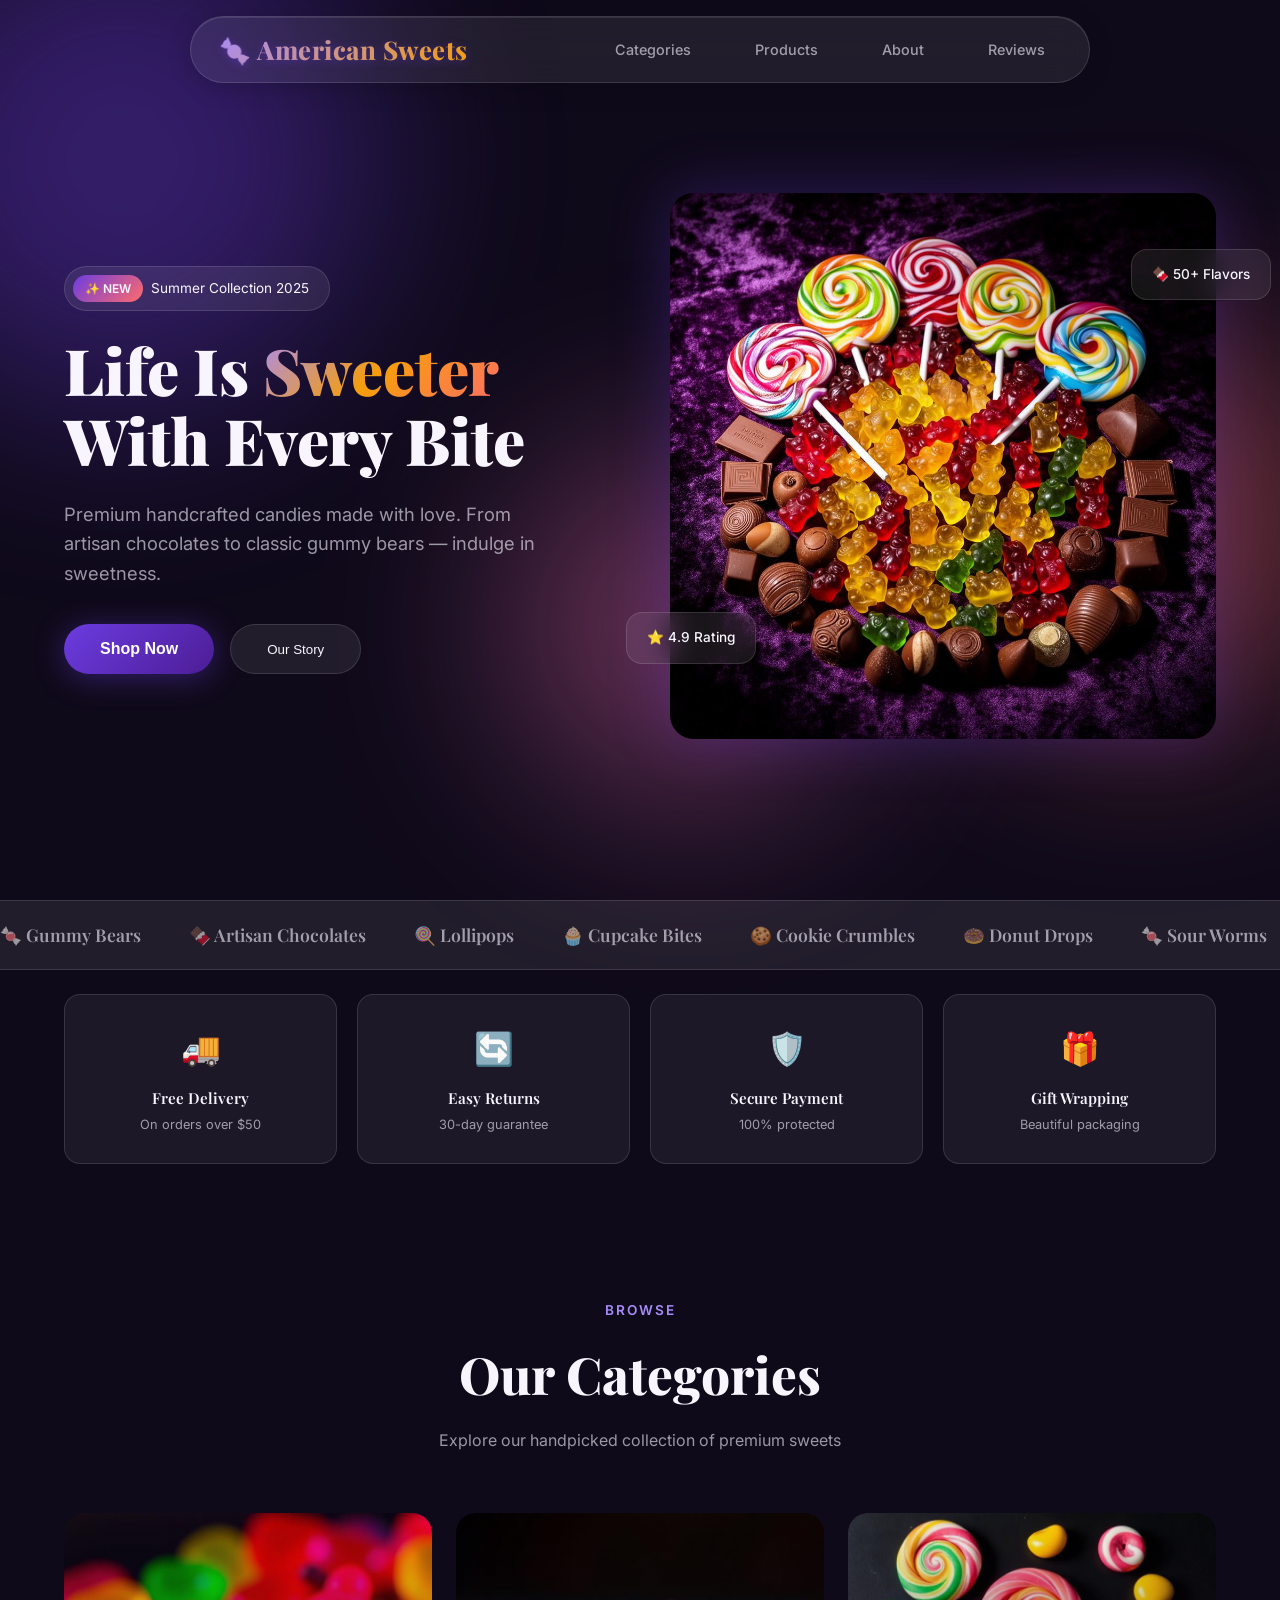
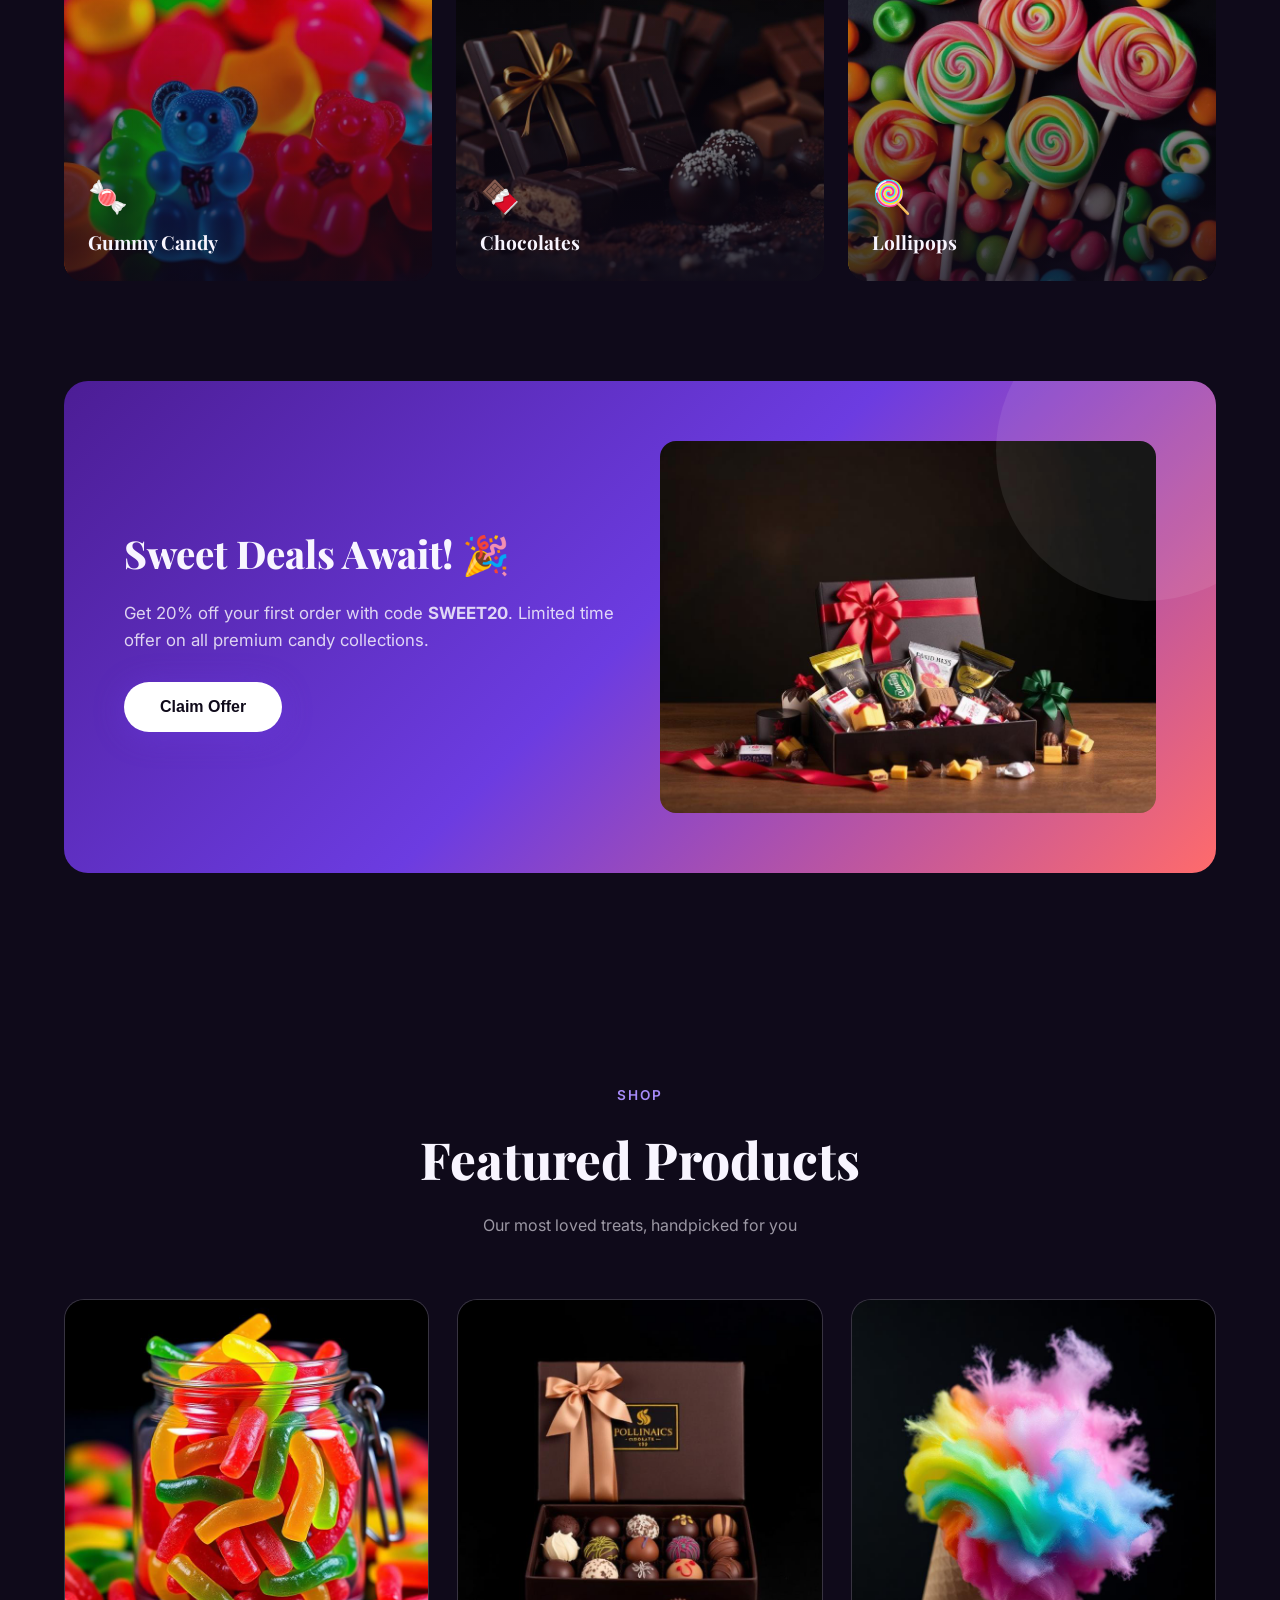
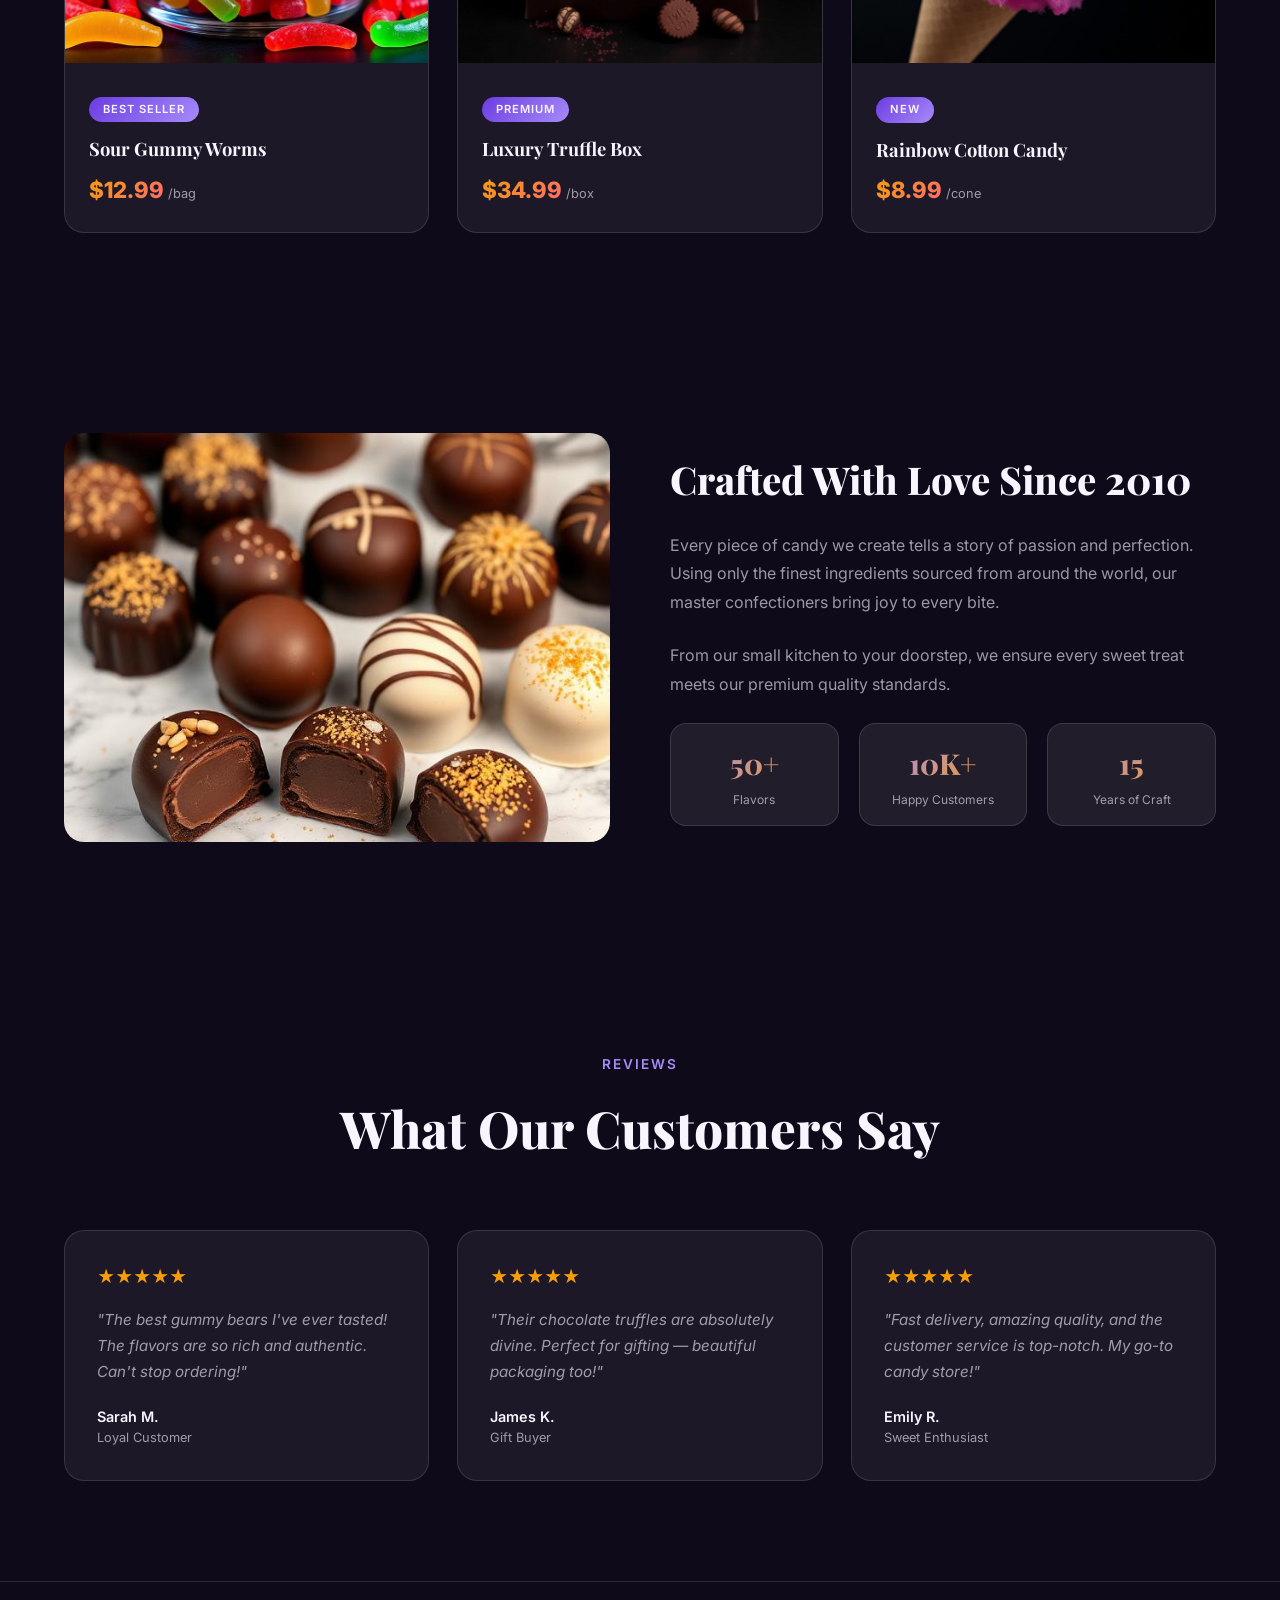
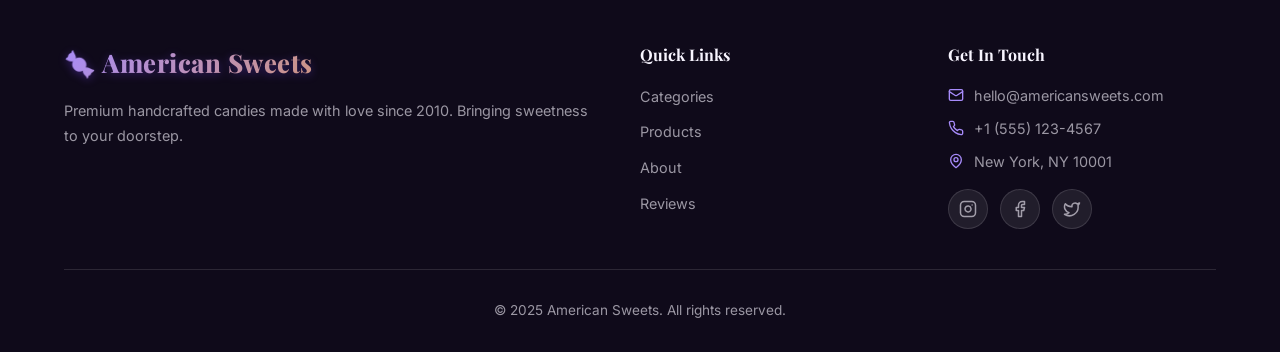
==== index.html @ d8770f6f "Move files from american-sweets-project folder to root" ====
<!DOCTYPE html>
<html lang="en">
<head>
<meta charset="UTF-8">
<meta name="viewport" content="width=device-width, initial-scale=1.0">
<title>American Sweets — Premium Candy & Sweet Treats</title>
<meta name="description" content="Premium handcrafted candies, artisan chocolates, and sweet treats. Free delivery on orders over $50.">
<link href="https://fonts.googleapis.com/css2?family=Playfair+Display:wght@400;600;700;800;900&family=Inter:wght@300;400;500;600&display=swap" rel="stylesheet">
<link rel="stylesheet" href="style.css">
</head>
<body>

<!-- Mesh Background -->
<div class="mesh-bg">
  <div class="mesh-orb"></div>
  <div class="mesh-orb"></div>
  <div class="mesh-orb"></div>
</div>

<!-- Nav -->
<nav id="navbar">
  <div class="container">
    <div class="nav-inner">
      <span class="logo">🍬 American Sweets</span>
      <ul class="nav-links" id="navLinks">
        <li><a href="#categories" onclick="closeMenu()">Categories</a></li>
        <li><a href="#products" onclick="closeMenu()">Products</a></li>
        <li><a href="#about" onclick="closeMenu()">About</a></li>
        <li><a href="#reviews" onclick="closeMenu()">Reviews</a></li>
      </ul>
      <button class="burger" onclick="toggleMenu()">
        <span></span><span></span><span></span>
      </button>
    </div>
  </div>
</nav>

<!-- Hero -->
<section class="hero">
  <div class="container">
    <div class="hero-grid">
      <div>
        <div class="hero-badge">
          <span>✨ NEW</span> Summer Collection 2025
        </div>
        <h1>Life Is <span class="gradient">Sweeter</span><br>With Every Bite</h1>
        <p>Premium handcrafted candies made with love. From artisan chocolates to classic gummy bears — indulge in sweetness.</p>
        <div class="hero-btns">
          <button class="btn-primary">Shop Now</button>
          <button class="btn-ghost">Our Story</button>
        </div>
      </div>
      <div class="hero-img-wrap">
        <div class="hero-img-3d" id="hero3d">
          <!-- ✏️ Change hero image: replace assets/hero-candy.jpg -->
          <img src="assets/hero-candy.jpg" alt="Premium candy assortment" class="hero-img">
        </div>
        <div class="hero-float">🍫 50+ Flavors</div>
        <div class="hero-float">⭐ 4.9 Rating</div>
      </div>
    </div>
  </div>
</section>

<!-- Marquee -->
<div class="marquee">
  <div class="marquee-track">
    <span>🍬 Gummy Bears</span><span>🍫 Artisan Chocolates</span><span>🍭 Lollipops</span><span>🧁 Cupcake Bites</span>
    <span>🍪 Cookie Crumbles</span><span>🍩 Donut Drops</span><span>🍬 Sour Worms</span><span>🍫 Truffles</span>
    <span>🍬 Gummy Bears</span><span>🍫 Artisan Chocolates</span><span>🍭 Lollipops</span><span>🧁 Cupcake Bites</span>
    <span>🍪 Cookie Crumbles</span><span>🍩 Donut Drops</span><span>🍬 Sour Worms</span><span>🍫 Truffles</span>
  </div>
</div>

<!-- Promo -->
<section class="promo">
  <div class="container">
    <div class="promo-grid">
      <div class="promo-card"><div class="icon">🚚</div><h4>Free Delivery</h4><p>On orders over $50</p></div>
      <div class="promo-card"><div class="icon">🔄</div><h4>Easy Returns</h4><p>30-day guarantee</p></div>
      <div class="promo-card"><div class="icon">🛡️</div><h4>Secure Payment</h4><p>100% protected</p></div>
      <div class="promo-card"><div class="icon">🎁</div><h4>Gift Wrapping</h4><p>Beautiful packaging</p></div>
    </div>
  </div>
</section>

<!-- Categories -->
<section id="categories" class="section">
  <div class="container">
    <div class="section-head">
      <p class="tag">Browse</p>
      <h2>Our Categories</h2>
      <p>Explore our handpicked collection of premium sweets</p>
    </div>
    <div class="cat-grid">
      <!-- ✏️ Change category images: replace files in assets/ folder -->
      <div class="cat-card"><img src="assets/cat-gummies.jpg" alt="Gummy Candy" loading="lazy"><div class="overlay"><span class="emoji">🍬</span><h3>Gummy Candy</h3></div></div>
      <div class="cat-card"><img src="assets/cat-chocolate.jpg" alt="Chocolates" loading="lazy"><div class="overlay"><span class="emoji">🍫</span><h3>Chocolates</h3></div></div>
      <div class="cat-card"><img src="assets/cat-lollipops.jpg" alt="Lollipops" loading="lazy"><div class="overlay"><span class="emoji">🍭</span><h3>Lollipops</h3></div></div>
    </div>
  </div>
</section>

<!-- Banner -->
<section class="banner">
  <div class="container">
    <div class="banner-inner">
      <div style="position:relative;z-index:1">
        <h2>Sweet Deals Await! 🎉</h2>
        <p>Get 20% off your first order with code <strong>SWEET20</strong>. Limited time offer on all premium candy collections.</p>
        <button class="btn-primary" style="background:#fff;color:#0F0A1A">Claim Offer</button>
      </div>
      <!-- ✏️ Change banner image: replace assets/banner-candy.jpg -->
      <img src="assets/banner-candy.jpg" alt="Premium candy gift box" loading="lazy">
    </div>
  </div>
</section>

<!-- Products -->
<section id="products" class="section">
  <div class="container">
    <div class="section-head">
      <p class="tag">Shop</p>
      <h2>Featured Products</h2>
      <p>Our most loved treats, handpicked for you</p>
    </div>
    <div class="prod-grid">
      <!-- ✏️ Change product images: replace files in assets/ folder -->
      <div class="prod-card"><img src="assets/prod-sour-worms.jpg" alt="Sour Gummy Worms" loading="lazy"><div class="info"><span class="badge">Best Seller</span><h3>Sour Gummy Worms</h3><span class="price">$12.99</span><span class="unit">/bag</span></div></div>
      <div class="prod-card"><img src="assets/prod-truffles.jpg" alt="Luxury Truffle Box" loading="lazy"><div class="info"><span class="badge">Premium</span><h3>Luxury Truffle Box</h3><span class="price">$34.99</span><span class="unit">/box</span></div></div>
      <div class="prod-card"><img src="assets/prod-cotton-candy.jpg" alt="Rainbow Cotton Candy" loading="lazy"><div class="info"><span class="badge">New</span><h3>Rainbow Cotton Candy</h3><span class="price">$8.99</span><span class="unit">/cone</span></div></div>
    </div>
  </div>
</section>

<!-- About -->
<section id="about" class="section">
  <div class="container">
    <div class="about-grid">
      <!-- ✏️ Change about image: replace assets/about-candy.jpg -->
      <img src="assets/about-candy.jpg" alt="Candy workshop" loading="lazy">
      <div>
        <h2>Crafted With Love Since 2010</h2>
        <p>Every piece of candy we create tells a story of passion and perfection. Using only the finest ingredients sourced from around the world, our master confectioners bring joy to every bite.</p>
        <p>From our small kitchen to your doorstep, we ensure every sweet treat meets our premium quality standards.</p>
        <div class="stats">
          <div class="stat"><div class="num">50+</div><div class="label">Flavors</div></div>
          <div class="stat"><div class="num">10K+</div><div class="label">Happy Customers</div></div>
          <div class="stat"><div class="num">15</div><div class="label">Years of Craft</div></div>
        </div>
      </div>
    </div>
  </div>
</section>

<!-- Testimonials -->
<section id="reviews" class="section">
  <div class="container">
    <div class="section-head">
      <p class="tag">Reviews</p>
      <h2>What Our Customers Say</h2>
    </div>
    <div class="test-grid">
      <div class="test-card"><div class="stars">★★★★★</div><blockquote>"The best gummy bears I've ever tasted! The flavors are so rich and authentic. Can't stop ordering!"</blockquote><p class="author">Sarah M.</p><p class="role">Loyal Customer</p></div>
      <div class="test-card"><div class="stars">★★★★★</div><blockquote>"Their chocolate truffles are absolutely divine. Perfect for gifting — beautiful packaging too!"</blockquote><p class="author">James K.</p><p class="role">Gift Buyer</p></div>
      <div class="test-card"><div class="stars">★★★★★</div><blockquote>"Fast delivery, amazing quality, and the customer service is top-notch. My go-to candy store!"</blockquote><p class="author">Emily R.</p><p class="role">Sweet Enthusiast</p></div>
    </div>
  </div>
</section>

<!-- Footer -->
<footer>
  <div class="container">
    <div class="footer-grid">
      <div>
        <span class="logo" style="display:block;margin-bottom:16px">🍬 American Sweets</span>
        <p style="color:var(--text-muted);font-size:0.9rem;line-height:1.7">Premium handcrafted candies made with love since 2010. Bringing sweetness to your doorstep.</p>
      </div>
      <div>
        <h4>Quick Links</h4>
        <ul>
          <li><a href="#categories">Categories</a></li>
          <li><a href="#products">Products</a></li>
          <li><a href="#about">About</a></li>
          <li><a href="#reviews">Reviews</a></li>
        </ul>
      </div>
      <div>
        <h4>Get In Touch</h4>
        <div class="contact-item">
          <svg xmlns="http://www.w3.org/2000/svg" viewBox="0 0 24 24" fill="none" stroke="currentColor" stroke-width="2" stroke-linecap="round" stroke-linejoin="round"><rect width="20" height="16" x="2" y="4" rx="2"/><path d="m22 7-8.97 5.7a1.94 1.94 0 0 1-2.06 0L2 7"/></svg>
          hello@americansweets.com
        </div>
        <div class="contact-item">
          <svg xmlns="http://www.w3.org/2000/svg" viewBox="0 0 24 24" fill="none" stroke="currentColor" stroke-width="2" stroke-linecap="round" stroke-linejoin="round"><path d="M22 16.92v3a2 2 0 0 1-2.18 2 19.79 19.79 0 0 1-8.63-3.07 19.5 19.5 0 0 1-6-6 19.79 19.79 0 0 1-3.07-8.67A2 2 0 0 1 4.11 2h3a2 2 0 0 1 2 1.72 12.84 12.84 0 0 0 .7 2.81 2 2 0 0 1-.45 2.11L8.09 9.91a16 16 0 0 0 6 6l1.27-1.27a2 2 0 0 1 2.11-.45 12.84 12.84 0 0 0 2.81.7A2 2 0 0 1 22 16.92z"/></svg>
          +1 (555) 123-4567
        </div>
        <div class="contact-item">
          <svg xmlns="http://www.w3.org/2000/svg" viewBox="0 0 24 24" fill="none" stroke="currentColor" stroke-width="2" stroke-linecap="round" stroke-linejoin="round"><path d="M20 10c0 6-8 12-8 12s-8-6-8-12a8 8 0 0 1 16 0Z"/><circle cx="12" cy="10" r="3"/></svg>
          New York, NY 10001
        </div>
        <div class="social-links">
          <a href="#" class="social-link"><svg xmlns="http://www.w3.org/2000/svg" viewBox="0 0 24 24" fill="none" stroke="currentColor" stroke-width="2" stroke-linecap="round" stroke-linejoin="round"><rect width="20" height="20" x="2" y="2" rx="5" ry="5"/><path d="M16 11.37A4 4 0 1 1 12.63 8 4 4 0 0 1 16 11.37z"/><line x1="17.5" x2="17.51" y1="6.5" y2="6.5"/></svg></a>
          <a href="#" class="social-link"><svg xmlns="http://www.w3.org/2000/svg" viewBox="0 0 24 24" fill="none" stroke="currentColor" stroke-width="2" stroke-linecap="round" stroke-linejoin="round"><path d="M18 2h-3a5 5 0 0 0-5 5v3H7v4h3v8h4v-8h3l1-4h-4V7a1 1 0 0 1 1-1h3z"/></svg></a>
          <a href="#" class="social-link"><svg xmlns="http://www.w3.org/2000/svg" viewBox="0 0 24 24" fill="none" stroke="currentColor" stroke-width="2" stroke-linecap="round" stroke-linejoin="round"><path d="M22 4s-.7 2.1-2 3.4c1.6 10-9.4 17.3-18 11.6 2.2.1 4.4-.6 6-2C3 15.5.5 9.6 3 5c2.2 2.6 5.6 4.1 9 4-.9-4.2 4-6.6 7-3.8 1.1 0 3-1.2 3-1.2z"/></svg></a>
        </div>
      </div>
    </div>
    <div class="footer-bottom">© 2025 American Sweets. All rights reserved.</div>
  </div>
</footer>

<script src="script.js"></script>
</body>
</html>
---- style.css ----
*,*::before,*::after{box-sizing:border-box;margin:0;padding:0}
:root{
  --primary:#6C3CE1;--primary-light:#A78BFA;--primary-dark:#4C1D95;
  --accent:#F59E0B;--accent-light:#FCD34D;
  --coral:#FF6B6B;--mint:#6EE7B7;--pink:#F472B6;
  --bg:#0F0A1A;--bg-card:rgba(255,255,255,0.06);
  --glass:rgba(255,255,255,0.08);--glass-border:rgba(255,255,255,0.12);
  --text:#F8F5FF;--text-muted:rgba(248,245,255,0.6);
  --shadow-glow:0 0 60px rgba(108,60,225,0.3);
  --radius:16px;
}
body{font-family:'Inter',sans-serif;background:var(--bg);color:var(--text);overflow-x:hidden;line-height:1.6}
h1,h2,h3,h4{font-family:'Playfair Display',serif}
a{text-decoration:none;color:inherit}
.container{max-width:1200px;margin:0 auto;padding:0 24px}

/* Mesh BG */
.mesh-bg{position:fixed;top:0;left:0;width:100%;height:100%;z-index:-1;pointer-events:none}
.mesh-orb{position:absolute;border-radius:50%;filter:blur(100px);opacity:0.4;animation:floatOrb 20s ease-in-out infinite}
.mesh-orb:nth-child(1){width:500px;height:500px;background:var(--primary);top:-10%;left:-10%;animation-delay:0s}
.mesh-orb:nth-child(2){width:400px;height:400px;background:var(--coral);bottom:20%;right:-5%;animation-delay:-7s}
.mesh-orb:nth-child(3){width:350px;height:350px;background:var(--pink);top:50%;left:40%;animation-delay:-14s}
@keyframes floatOrb{0%,100%{transform:translate(0,0) scale(1)}25%{transform:translate(30px,-50px) scale(1.1)}50%{transform:translate(-20px,40px) scale(0.9)}75%{transform:translate(40px,20px) scale(1.05)}}

/* NAV */
nav{position:fixed;top:0;left:0;right:0;z-index:100;padding:16px 0;transition:all .4s}
nav.scrolled{background:rgba(15,10,26,0.7);backdrop-filter:blur(24px);padding:10px 0}
nav.scrolled .nav-inner{box-shadow:0 8px 32px rgba(108,60,225,0.3),0 2px 8px rgba(0,0,0,0.4),inset 0 1px 0 rgba(255,255,255,0.15);border-color:rgba(108,60,225,0.3)}
.nav-inner{display:flex;align-items:center;justify-content:space-between;max-width:900px;margin:0 auto;background:var(--glass);backdrop-filter:blur(16px);border:1px solid var(--glass-border);border-radius:60px;padding:12px 28px;box-shadow:0 4px 24px rgba(0,0,0,0.2),inset 0 1px 0 rgba(255,255,255,0.1)}
nav::after{content:'';position:absolute;bottom:-4px;left:50%;transform:translateX(-50%);width:60%;height:8px;background:linear-gradient(90deg,transparent,var(--primary),transparent);filter:blur(8px);opacity:0;transition:opacity .4s}
nav.scrolled::after{opacity:1}
.logo{font-family:'Playfair Display',serif;font-size:1.6rem;font-weight:800;background:linear-gradient(135deg,var(--primary-light),var(--accent));-webkit-background-clip:text;-webkit-text-fill-color:transparent;filter:drop-shadow(0 2px 4px rgba(108,60,225,0.4));letter-spacing:0.5px}
.nav-links{display:flex;gap:32px;list-style:none}
.nav-links a{font-size:0.9rem;font-weight:500;color:var(--text-muted);transition:all .3s;padding:6px 16px;border-radius:50px}
.nav-links a:hover{color:var(--text);background:rgba(108,60,225,0.2);box-shadow:0 0 12px rgba(108,60,225,0.3)}
.burger{display:none;flex-direction:column;gap:5px;cursor:pointer;background:none;border:none;padding:4px}
.burger span{width:24px;height:2px;background:var(--text);border-radius:2px;transition:all .3s}
@media(max-width:768px){
  .burger{display:flex}
  .nav-links{position:fixed;top:0;left:0;right:0;bottom:0;background:rgba(15,10,26,0.97);backdrop-filter:blur(20px);flex-direction:column;align-items:center;justify-content:center;gap:40px;opacity:0;pointer-events:none;transition:opacity .4s}
  .nav-links.open{opacity:1;pointer-events:all}
  .nav-links a{font-size:1.4rem}
}

/* HERO */
.hero{min-height:100vh;display:flex;align-items:center;padding:120px 0 80px;position:relative}
.hero-grid{display:grid;grid-template-columns:1fr 1fr;gap:60px;align-items:center}
.hero-badge{display:inline-flex;align-items:center;gap:8px;background:var(--glass);border:1px solid var(--glass-border);border-radius:50px;padding:8px 20px 8px 8px;font-size:0.85rem;margin-bottom:24px}
.hero-badge span{background:linear-gradient(135deg,var(--primary),var(--coral));border-radius:50px;padding:4px 12px;font-size:0.75rem;font-weight:600}
.hero h1{font-size:clamp(2.5rem,5vw,4.5rem);font-weight:900;line-height:1.1;margin-bottom:24px}
.hero h1 .gradient{background:linear-gradient(135deg,var(--primary-light),var(--accent),var(--coral));-webkit-background-clip:text;-webkit-text-fill-color:transparent}
.hero p{font-size:1.15rem;color:var(--text-muted);max-width:480px;margin-bottom:36px}
.hero-btns{display:flex;gap:16px;flex-wrap:wrap}
.btn-primary{background:linear-gradient(135deg,var(--primary),var(--primary-dark));color:#fff;padding:16px 36px;border-radius:50px;font-weight:600;font-size:1rem;border:none;cursor:pointer;transition:all .3s;box-shadow:0 4px 30px rgba(108,60,225,0.4)}
.btn-primary:hover{transform:translateY(-2px);box-shadow:0 8px 40px rgba(108,60,225,0.5)}
.btn-ghost{background:var(--glass);border:1px solid var(--glass-border);color:var(--text);padding:16px 36px;border-radius:50px;font-weight:500;cursor:pointer;transition:all .3s}
.btn-ghost:hover{background:rgba(255,255,255,0.12)}
.hero-img-wrap{position:relative;perspective:1000px}
.hero-img-3d{transform-style:preserve-3d;transition:transform 0.3s ease-out}
.hero-img{width:100%;border-radius:24px;box-shadow:var(--shadow-glow);aspect-ratio:1;object-fit:cover}
.hero-float{position:absolute;background:var(--glass);backdrop-filter:blur(16px);border:1px solid var(--glass-border);border-radius:16px;padding:14px 20px;font-size:0.85rem;font-weight:500;animation:floatCard 6s ease-in-out infinite}
.hero-float:nth-child(2){top:10%;right:-10%;animation-delay:-2s}
.hero-float:nth-child(3){bottom:15%;left:-8%;animation-delay:-4s}
@keyframes floatCard{0%,100%{transform:translateY(0)}50%{transform:translateY(-12px)}}
@media(max-width:768px){.hero-grid{grid-template-columns:1fr;text-align:center}.hero p{margin:0 auto 36px}.hero-btns{justify-content:center}.hero-img-wrap{max-width:400px;margin:0 auto}.hero-float{display:none}}

/* MARQUEE */
.marquee{padding:20px 0;border-top:1px solid var(--glass-border);border-bottom:1px solid var(--glass-border);overflow:hidden;background:var(--glass)}
.marquee-track{display:flex;gap:48px;animation:scroll 25s linear infinite;width:max-content}
.marquee-track span{font-family:'Playfair Display',serif;font-size:1.1rem;font-weight:600;white-space:nowrap;color:var(--text-muted)}
@keyframes scroll{0%{transform:translateX(0)}100%{transform:translateX(-50%)}}

/* PROMO */
.promo{padding:24px 0}
.promo-grid{display:grid;grid-template-columns:repeat(4,1fr);gap:20px}
.promo-card{background:var(--bg-card);border:1px solid var(--glass-border);border-radius:var(--radius);padding:28px;text-align:center;transition:all .3s}
.promo-card:hover{background:var(--glass);transform:translateY(-4px)}
.promo-card .icon{font-size:2rem;margin-bottom:12px}
.promo-card h4{font-size:0.95rem;font-weight:600;margin-bottom:4px}
.promo-card p{font-size:0.8rem;color:var(--text-muted)}
@media(max-width:768px){.promo-grid{grid-template-columns:repeat(2,1fr)}}

/* SECTIONS */
.section{padding:100px 0}
.section-head{text-align:center;margin-bottom:60px}
.section-head .tag{font-size:0.85rem;font-weight:600;color:var(--primary-light);text-transform:uppercase;letter-spacing:2px;margin-bottom:12px}
.section-head h2{font-size:clamp(2rem,4vw,3.2rem);font-weight:800}
.section-head p{color:var(--text-muted);margin-top:12px;max-width:500px;margin-left:auto;margin-right:auto}

/* CATEGORIES */
.cat-grid{display:grid;grid-template-columns:repeat(3,1fr);gap:24px}
.cat-card{position:relative;border-radius:20px;overflow:hidden;aspect-ratio:1;cursor:pointer}
.cat-card img{width:100%;height:100%;object-fit:cover;transition:transform .6s}
.cat-card:hover img{transform:scale(1.1)}
.cat-card .overlay{position:absolute;inset:0;background:linear-gradient(to top,rgba(15,10,26,0.8),transparent);display:flex;flex-direction:column;justify-content:flex-end;padding:24px}
.cat-card .overlay .emoji{font-size:2rem;margin-bottom:4px}
.cat-card .overlay h3{font-size:1.2rem;font-weight:700}
@media(max-width:768px){.cat-grid{grid-template-columns:repeat(2,1fr)}}

/* BANNER */
.banner{padding:0 0 100px}
.banner-inner{background:linear-gradient(135deg,var(--primary-dark),var(--primary),var(--coral));border-radius:24px;padding:60px;display:grid;grid-template-columns:1fr 1fr;gap:40px;align-items:center;position:relative;overflow:hidden}
.banner-inner::before{content:'';position:absolute;width:300px;height:300px;background:rgba(255,255,255,0.08);border-radius:50%;top:-80px;right:-80px}
.banner h2{font-size:clamp(1.8rem,3vw,2.8rem);font-weight:800;margin-bottom:16px}
.banner p{color:rgba(255,255,255,0.8);margin-bottom:28px;font-size:1.05rem}
.banner img{width:100%;border-radius:16px;object-fit:cover;aspect-ratio:4/3}
@media(max-width:768px){.banner-inner{grid-template-columns:1fr;text-align:center;padding:40px 24px}}

/* PRODUCTS */
.prod-grid{display:grid;grid-template-columns:repeat(3,1fr);gap:28px}
.prod-card{background:var(--bg-card);border:1px solid var(--glass-border);border-radius:20px;overflow:hidden;transition:all .4s}
.prod-card:hover{transform:translateY(-6px);box-shadow:var(--shadow-glow)}
.prod-card img{width:100%;aspect-ratio:1;object-fit:cover}
.prod-card .info{padding:24px}
.prod-card .badge{display:inline-block;background:linear-gradient(135deg,var(--primary),var(--primary-light));padding:4px 14px;border-radius:50px;font-size:0.7rem;font-weight:600;text-transform:uppercase;letter-spacing:1px;margin-bottom:12px}
.prod-card h3{font-size:1.15rem;font-weight:700;margin-bottom:8px}
.prod-card .price{font-size:1.4rem;font-weight:800;background:linear-gradient(135deg,var(--accent),var(--coral));-webkit-background-clip:text;-webkit-text-fill-color:transparent}
.prod-card .unit{font-size:0.8rem;color:var(--text-muted);margin-left:4px;-webkit-text-fill-color:var(--text-muted)}
@media(max-width:768px){.prod-grid{grid-template-columns:repeat(2,1fr);gap:16px}}
@media(max-width:480px){.prod-grid{grid-template-columns:1fr}}

/* ABOUT */
.about-grid{display:grid;grid-template-columns:1fr 1fr;gap:60px;align-items:center}
.about-grid img{width:100%;border-radius:20px;object-fit:cover;aspect-ratio:4/3}
.about-grid h2{font-size:clamp(1.8rem,3vw,2.8rem);font-weight:800;margin-bottom:20px}
.about-grid p{color:var(--text-muted);line-height:1.8;margin-bottom:24px}
.stats{display:grid;grid-template-columns:repeat(3,1fr);gap:20px}
.stat{text-align:center;padding:16px;background:var(--glass);border:1px solid var(--glass-border);border-radius:var(--radius)}
.stat .num{font-family:'Playfair Display',serif;font-size:1.8rem;font-weight:800;background:linear-gradient(135deg,var(--primary-light),var(--accent));-webkit-background-clip:text;-webkit-text-fill-color:transparent}
.stat .label{font-size:0.75rem;color:var(--text-muted);margin-top:4px}
@media(max-width:768px){.about-grid{grid-template-columns:1fr}.about-grid img{max-width:400px;margin:0 auto}}

/* TESTIMONIALS */
.test-grid{display:grid;grid-template-columns:repeat(3,1fr);gap:28px}
.test-card{background:var(--bg-card);border:1px solid var(--glass-border);border-radius:20px;padding:32px;transition:all .3s}
.test-card:hover{background:var(--glass)}
.test-card .stars{color:var(--accent);font-size:1.1rem;margin-bottom:16px}
.test-card blockquote{color:var(--text-muted);font-size:0.95rem;line-height:1.7;margin-bottom:20px;font-style:italic}
.test-card .author{font-weight:600;font-size:0.9rem}
.test-card .role{font-size:0.8rem;color:var(--text-muted)}
@media(max-width:768px){.test-grid{grid-template-columns:1fr}}

/* FOOTER */
footer{padding:60px 0 30px;border-top:1px solid var(--glass-border)}
.footer-grid{display:grid;grid-template-columns:2fr 1fr 1fr;gap:40px;margin-bottom:40px}
.footer-grid h4{font-family:'Playfair Display',serif;font-size:1rem;font-weight:700;margin-bottom:16px}
.footer-grid ul{list-style:none}
.footer-grid li{margin-bottom:10px}
.footer-grid a{color:var(--text-muted);font-size:0.9rem;transition:color .3s}
.footer-grid a:hover{color:var(--text)}
.footer-bottom{text-align:center;color:var(--text-muted);font-size:0.85rem;padding-top:30px;border-top:1px solid var(--glass-border)}
.social-links{display:flex;gap:12px;margin-top:16px}
.social-link{width:40px;height:40px;border-radius:50%;background:var(--glass);border:1px solid var(--glass-border);display:flex;align-items:center;justify-content:center;transition:all .3s;color:var(--text-muted)}
.social-link:hover{color:var(--text);background:rgba(108,60,225,0.2)}
.social-link svg{width:18px;height:18px}
.contact-item{display:flex;align-items:center;gap:10px;color:var(--text-muted);font-size:0.9rem;margin-bottom:10px}
.contact-item svg{width:16px;height:16px;color:var(--primary-light);flex-shrink:0}
@media(max-width:768px){.footer-grid{grid-template-columns:1fr}}
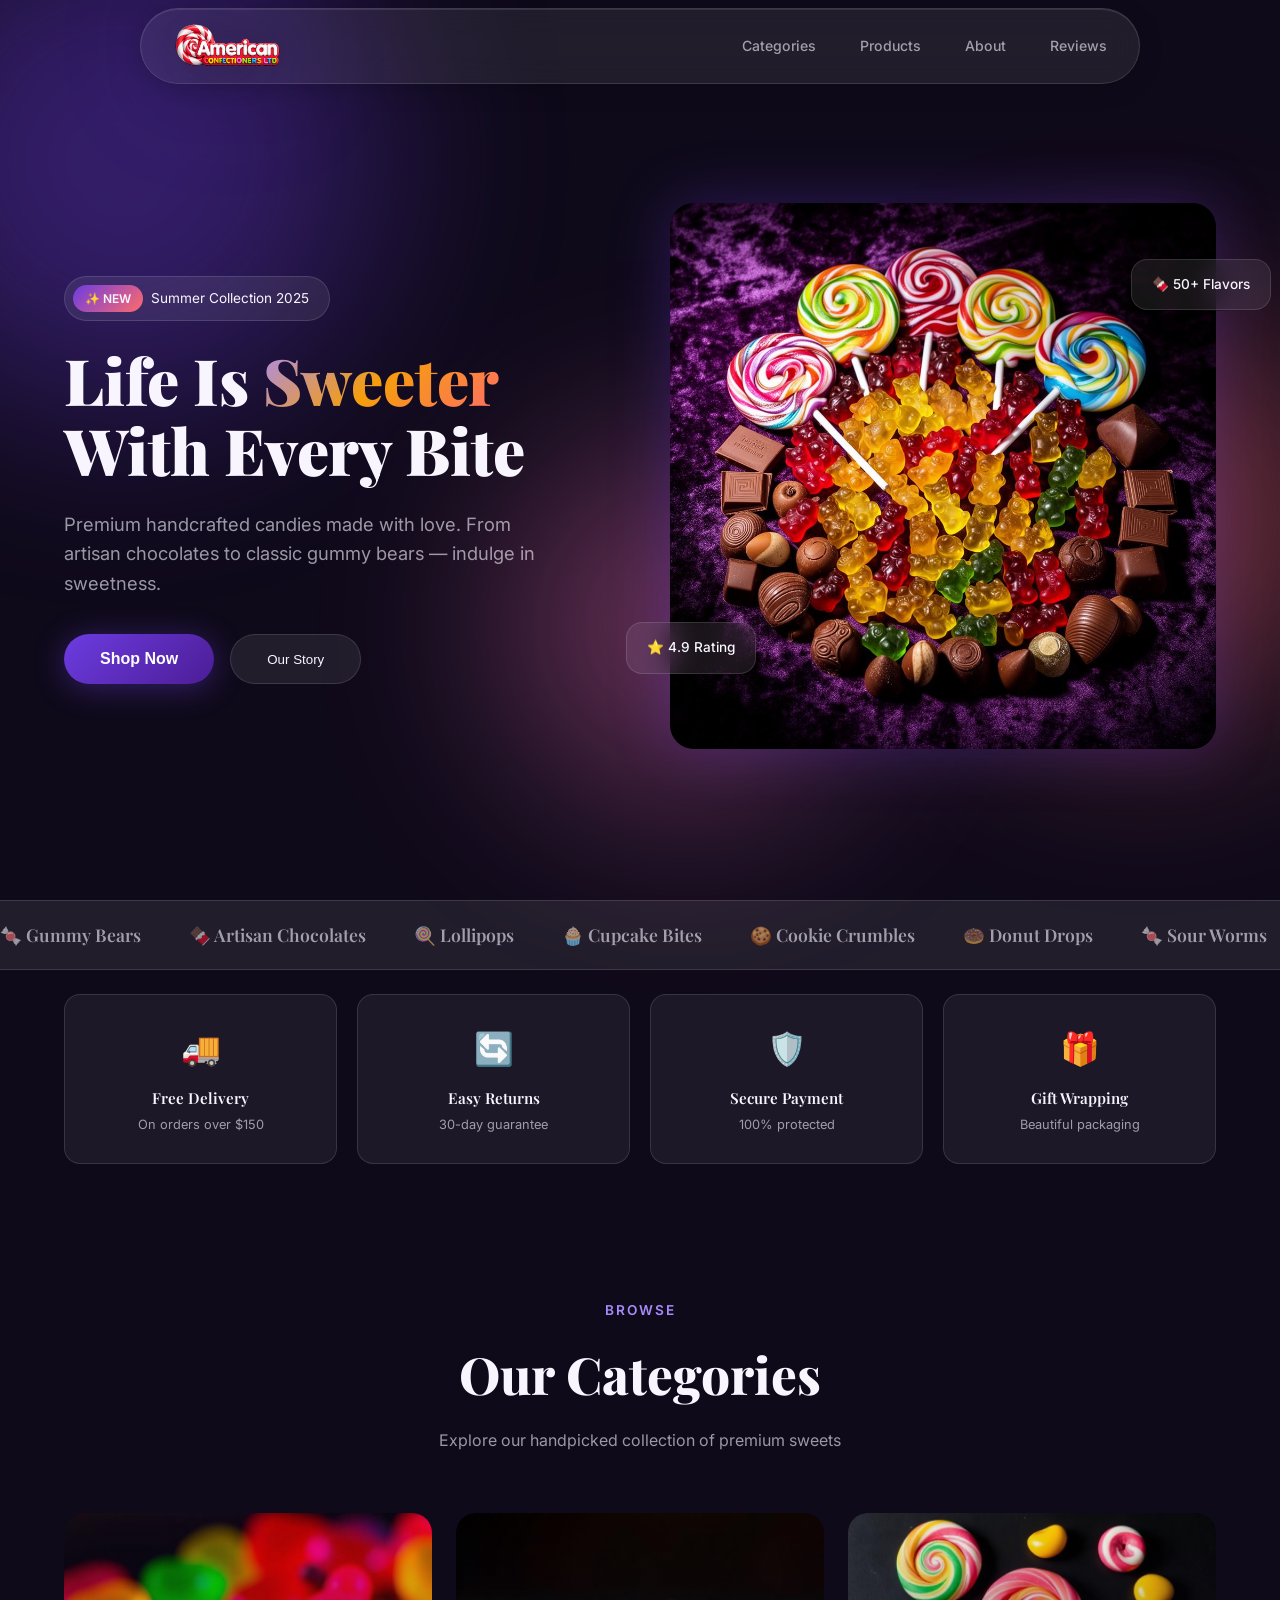
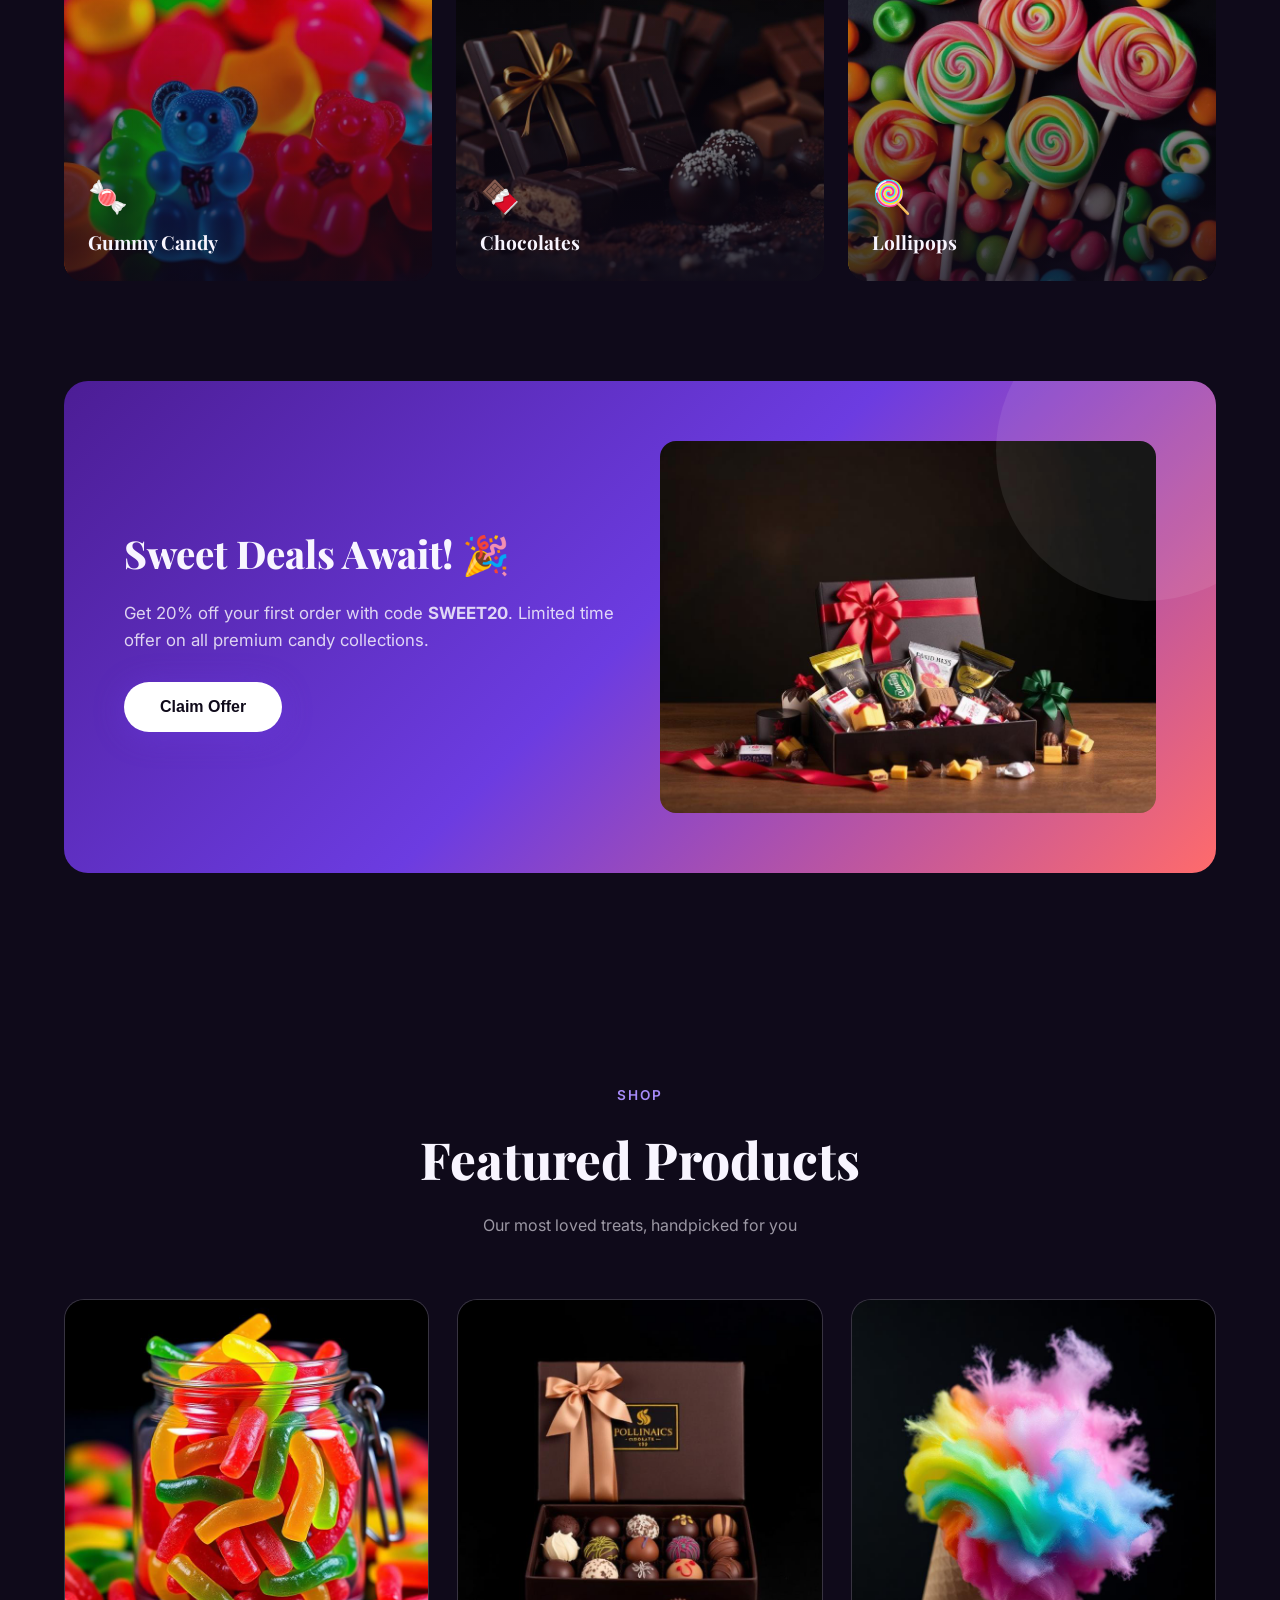
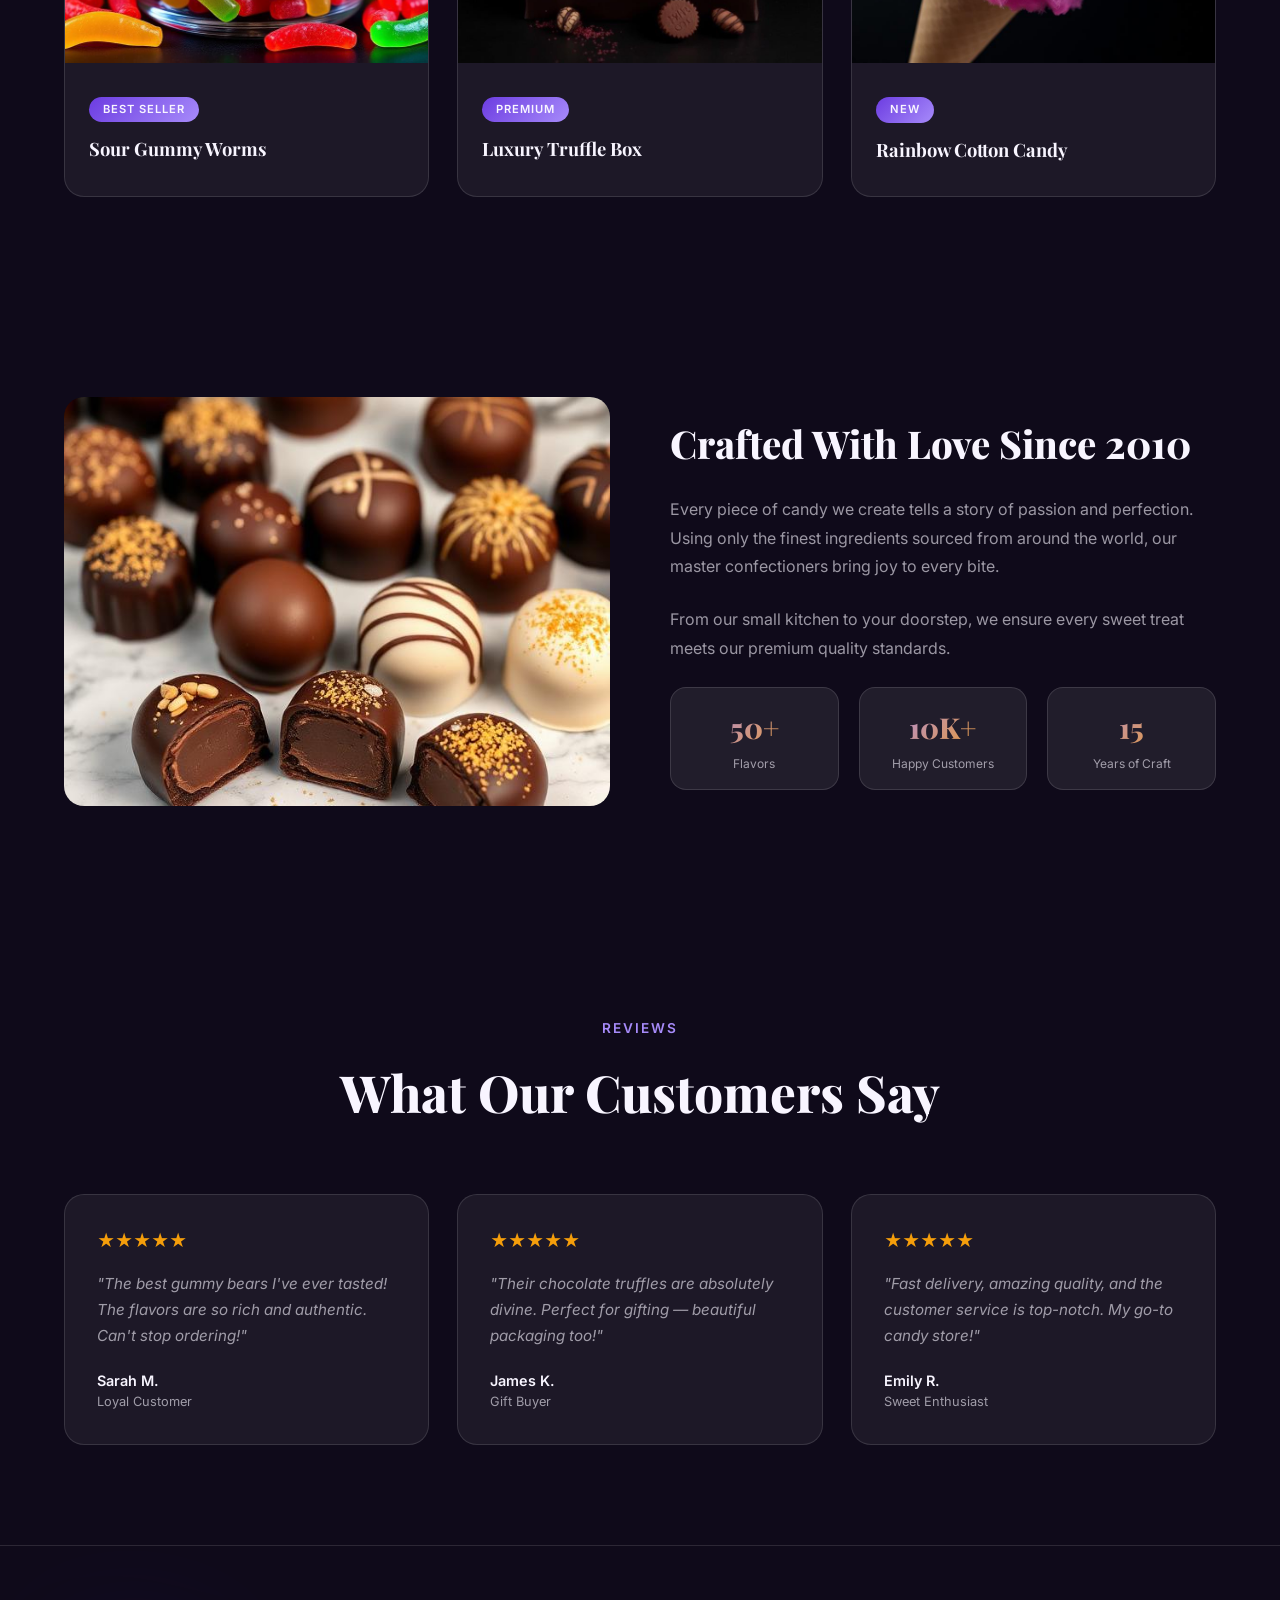
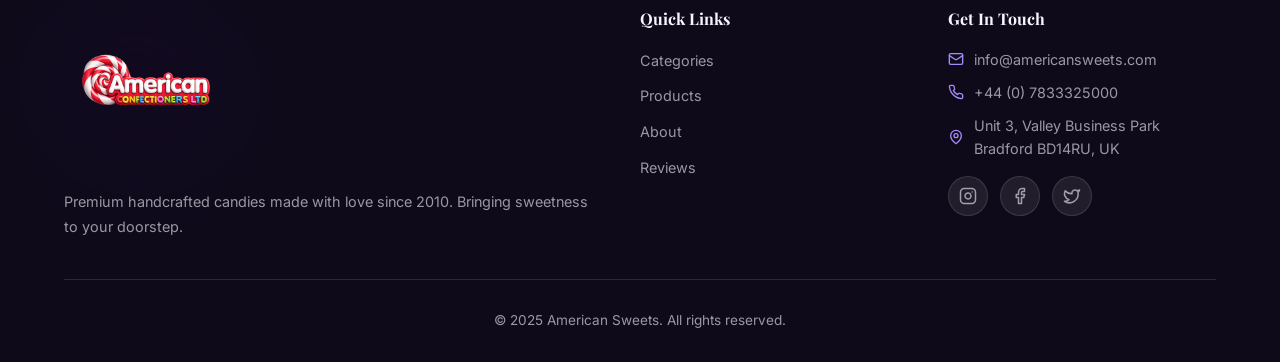
==== commit a9f2b79c: "Use repo logo in header/footer and refine nav layout - Replace text mark with assets/logo.png in nav" ====
--- a/index.html
+++ b/index.html
@@ -21,7 +21,9 @@
 <nav id="navbar">
   <div class="container">
     <div class="nav-inner">
-      <span class="logo">🍬 American Sweets</span>
+      <a href="#" class="logo" aria-label="American Confectioners Ltd — Home">
+        <img src="assets/logo.png" alt="American Confectioners Ltd" class="logo-img" width="800" height="240">
+      </a>
       <ul class="nav-links" id="navLinks">
         <li><a href="#categories" onclick="closeMenu()">Categories</a></li>
         <li><a href="#products" onclick="closeMenu()">Products</a></li>
@@ -76,7 +78,7 @@
 <section class="promo">
   <div class="container">
     <div class="promo-grid">
-      <div class="promo-card"><div class="icon">🚚</div><h4>Free Delivery</h4><p>On orders over $50</p></div>
+      <div class="promo-card"><div class="icon">🚚</div><h4>Free Delivery</h4><p>On orders over $150</p></div>
       <div class="promo-card"><div class="icon">🔄</div><h4>Easy Returns</h4><p>30-day guarantee</p></div>
       <div class="promo-card"><div class="icon">🛡️</div><h4>Secure Payment</h4><p>100% protected</p></div>
       <div class="promo-card"><div class="icon">🎁</div><h4>Gift Wrapping</h4><p>Beautiful packaging</p></div>
@@ -126,9 +128,9 @@
     </div>
     <div class="prod-grid">
       <!-- ✏️ Change product images: replace files in assets/ folder -->
-      <div class="prod-card"><img src="assets/prod-sour-worms.jpg" alt="Sour Gummy Worms" loading="lazy"><div class="info"><span class="badge">Best Seller</span><h3>Sour Gummy Worms</h3><span class="price">$12.99</span><span class="unit">/bag</span></div></div>
-      <div class="prod-card"><img src="assets/prod-truffles.jpg" alt="Luxury Truffle Box" loading="lazy"><div class="info"><span class="badge">Premium</span><h3>Luxury Truffle Box</h3><span class="price">$34.99</span><span class="unit">/box</span></div></div>
-      <div class="prod-card"><img src="assets/prod-cotton-candy.jpg" alt="Rainbow Cotton Candy" loading="lazy"><div class="info"><span class="badge">New</span><h3>Rainbow Cotton Candy</h3><span class="price">$8.99</span><span class="unit">/cone</span></div></div>
+      <div class="prod-card"><img src="assets/prod-sour-worms.jpg" alt="Sour Gummy Worms" loading="lazy"><div class="info"><span class="badge">Best Seller</span><h3>Sour Gummy Worms</h3></div></div>
+      <div class="prod-card"><img src="assets/prod-truffles.jpg" alt="Luxury Truffle Box" loading="lazy"><div class="info"><span class="badge">Premium</span><h3>Luxury Truffle Box</h3></div></div>
+      <div class="prod-card"><img src="assets/prod-cotton-candy.jpg" alt="Rainbow Cotton Candy" loading="lazy"><div class="info"><span class="badge">New</span><h3>Rainbow Cotton Candy</h3></div></div>
     </div>
   </div>
 </section>
@@ -173,7 +175,9 @@
   <div class="container">
     <div class="footer-grid">
       <div>
-        <span class="logo" style="display:block;margin-bottom:16px">🍬 American Sweets</span>
+        <a href="#" class="logo logo--footer" aria-label="American Confectioners Ltd — Home">
+          <img src="assets/logo.png" alt="American Confectioners Ltd" class="logo-img" width="800" height="240">
+        </a>
         <p style="color:var(--text-muted);font-size:0.9rem;line-height:1.7">Premium handcrafted candies made with love since 2010. Bringing sweetness to your doorstep.</p>
       </div>
       <div>
@@ -189,15 +193,15 @@
         <h4>Get In Touch</h4>
         <div class="contact-item">
           <svg xmlns="http://www.w3.org/2000/svg" viewBox="0 0 24 24" fill="none" stroke="currentColor" stroke-width="2" stroke-linecap="round" stroke-linejoin="round"><rect width="20" height="16" x="2" y="4" rx="2"/><path d="m22 7-8.97 5.7a1.94 1.94 0 0 1-2.06 0L2 7"/></svg>
-          hello@americansweets.com
+          info@americansweets.com
         </div>
         <div class="contact-item">
           <svg xmlns="http://www.w3.org/2000/svg" viewBox="0 0 24 24" fill="none" stroke="currentColor" stroke-width="2" stroke-linecap="round" stroke-linejoin="round"><path d="M22 16.92v3a2 2 0 0 1-2.18 2 19.79 19.79 0 0 1-8.63-3.07 19.5 19.5 0 0 1-6-6 19.79 19.79 0 0 1-3.07-8.67A2 2 0 0 1 4.11 2h3a2 2 0 0 1 2 1.72 12.84 12.84 0 0 0 .7 2.81 2 2 0 0 1-.45 2.11L8.09 9.91a16 16 0 0 0 6 6l1.27-1.27a2 2 0 0 1 2.11-.45 12.84 12.84 0 0 0 2.81.7A2 2 0 0 1 22 16.92z"/></svg>
-          +1 (555) 123-4567
+          +44 (0) 7833325000
         </div>
         <div class="contact-item">
           <svg xmlns="http://www.w3.org/2000/svg" viewBox="0 0 24 24" fill="none" stroke="currentColor" stroke-width="2" stroke-linecap="round" stroke-linejoin="round"><path d="M20 10c0 6-8 12-8 12s-8-6-8-12a8 8 0 0 1 16 0Z"/><circle cx="12" cy="10" r="3"/></svg>
-          New York, NY 10001
+          Unit 3, Valley Business Park Bradford BD14RU, UK
         </div>
         <div class="social-links">
           <a href="#" class="social-link"><svg xmlns="http://www.w3.org/2000/svg" viewBox="0 0 24 24" fill="none" stroke="currentColor" stroke-width="2" stroke-linecap="round" stroke-linejoin="round"><rect width="20" height="20" x="2" y="2" rx="5" ry="5"/><path d="M16 11.37A4 4 0 1 1 12.63 8 4 4 0 0 1 16 11.37z"/><line x1="17.5" x2="17.51" y1="6.5" y2="6.5"/></svg></a>
--- a/style.css
+++ b/style.css
@@ -23,15 +23,30 @@
 @keyframes floatOrb{0%,100%{transform:translate(0,0) scale(1)}25%{transform:translate(30px,-50px) scale(1.1)}50%{transform:translate(-20px,40px) scale(0.9)}75%{transform:translate(40px,20px) scale(1.05)}}
 
 /* NAV */
-nav{position:fixed;top:0;left:0;right:0;z-index:100;padding:16px 0;transition:all .4s}
-nav.scrolled{background:rgba(15,10,26,0.7);backdrop-filter:blur(24px);padding:10px 0}
+nav{position:fixed;top:0;left:0;right:0;z-index:100;padding:0;transition:all .4s;overflow:visible}
+nav.scrolled{background:rgba(15,10,26,0.7);backdrop-filter:blur(24px);padding:0}
 nav.scrolled .nav-inner{box-shadow:0 8px 32px rgba(108,60,225,0.3),0 2px 8px rgba(0,0,0,0.4),inset 0 1px 0 rgba(255,255,255,0.15);border-color:rgba(108,60,225,0.3)}
-.nav-inner{display:flex;align-items:center;justify-content:space-between;max-width:900px;margin:0 auto;background:var(--glass);backdrop-filter:blur(16px);border:1px solid var(--glass-border);border-radius:60px;padding:12px 28px;box-shadow:0 4px 24px rgba(0,0,0,0.2),inset 0 1px 0 rgba(255,255,255,0.1)}
+.nav-inner{display:flex;align-items:center;justify-content:space-between;max-width:1000px;margin:8px auto 0;background:var(--glass);backdrop-filter:blur(16px);border:1px solid var(--glass-border);border-radius:40px;padding:0 20px;box-shadow:0 4px 24px rgba(0,0,0,0.2),inset 0 1px 0 rgba(255,255,255,0.1);overflow:visible}
 nav::after{content:'';position:absolute;bottom:-4px;left:50%;transform:translateX(-50%);width:60%;height:8px;background:linear-gradient(90deg,transparent,var(--primary),transparent);filter:blur(8px);opacity:0;transition:opacity .4s}
 nav.scrolled::after{opacity:1}
-.logo{font-family:'Playfair Display',serif;font-size:1.6rem;font-weight:800;background:linear-gradient(135deg,var(--primary-light),var(--accent));-webkit-background-clip:text;-webkit-text-fill-color:transparent;filter:drop-shadow(0 2px 4px rgba(108,60,225,0.4));letter-spacing:0.5px}
-.nav-links{display:flex;gap:32px;list-style:none}
-.nav-links a{font-size:0.9rem;font-weight:500;color:var(--text-muted);transition:all .3s;padding:6px 16px;border-radius:50px}
+.logo{display:flex;align-items:center;line-height:0;flex-shrink:0}
+/* Negative margins shrink the flex row height while the image still paints at full size */
+nav .logo{margin:-38px 0;padding-top:14px;padding-bottom:0;position:relative;z-index:2}
+/* Lighten drops solid black (#000) to the backdrop so the logo reads on the glass bar without a box */
+.logo-img{
+  height:136px;width:auto;max-width:min(760px,90vw);object-fit:contain;display:block;
+  mix-blend-mode:lighten;
+  filter:drop-shadow(0 4px 32px rgba(0,0,0,0.55)) drop-shadow(0 0 56px rgba(108,60,225,0.35));
+}
+.logo--footer{display:block;margin-bottom:16px}
+.logo--footer .logo-img{height:168px;max-width:min(840px,95vw);filter:drop-shadow(0 8px 40px rgba(0,0,0,0.5)) drop-shadow(0 0 64px rgba(108,60,225,0.3))}
+@media(max-width:768px){
+  .logo-img{height:108px;max-width:min(600px,88vw)}
+  .logo--footer .logo-img{height:136px;max-width:min(720px,95vw)}
+  nav .logo{margin:-30px 0;padding-top:10px}
+}
+.nav-links{display:flex;gap:20px;list-style:none}
+.nav-links a{font-size:0.88rem;font-weight:500;color:var(--text-muted);transition:all .3s;padding:4px 12px;border-radius:50px}
 .nav-links a:hover{color:var(--text);background:rgba(108,60,225,0.2);box-shadow:0 0 12px rgba(108,60,225,0.3)}
 .burger{display:none;flex-direction:column;gap:5px;cursor:pointer;background:none;border:none;padding:4px}
 .burger span{width:24px;height:2px;background:var(--text);border-radius:2px;transition:all .3s}
@@ -43,7 +58,7 @@
 }
 
 /* HERO */
-.hero{min-height:100vh;display:flex;align-items:center;padding:120px 0 80px;position:relative}
+.hero{min-height:100vh;display:flex;align-items:center;padding:140px 0 80px;position:relative}
 .hero-grid{display:grid;grid-template-columns:1fr 1fr;gap:60px;align-items:center}
 .hero-badge{display:inline-flex;align-items:center;gap:8px;background:var(--glass);border:1px solid var(--glass-border);border-radius:50px;padding:8px 20px 8px 8px;font-size:0.85rem;margin-bottom:24px}
 .hero-badge span{background:linear-gradient(135deg,var(--primary),var(--coral));border-radius:50px;padding:4px 12px;font-size:0.75rem;font-weight:600}
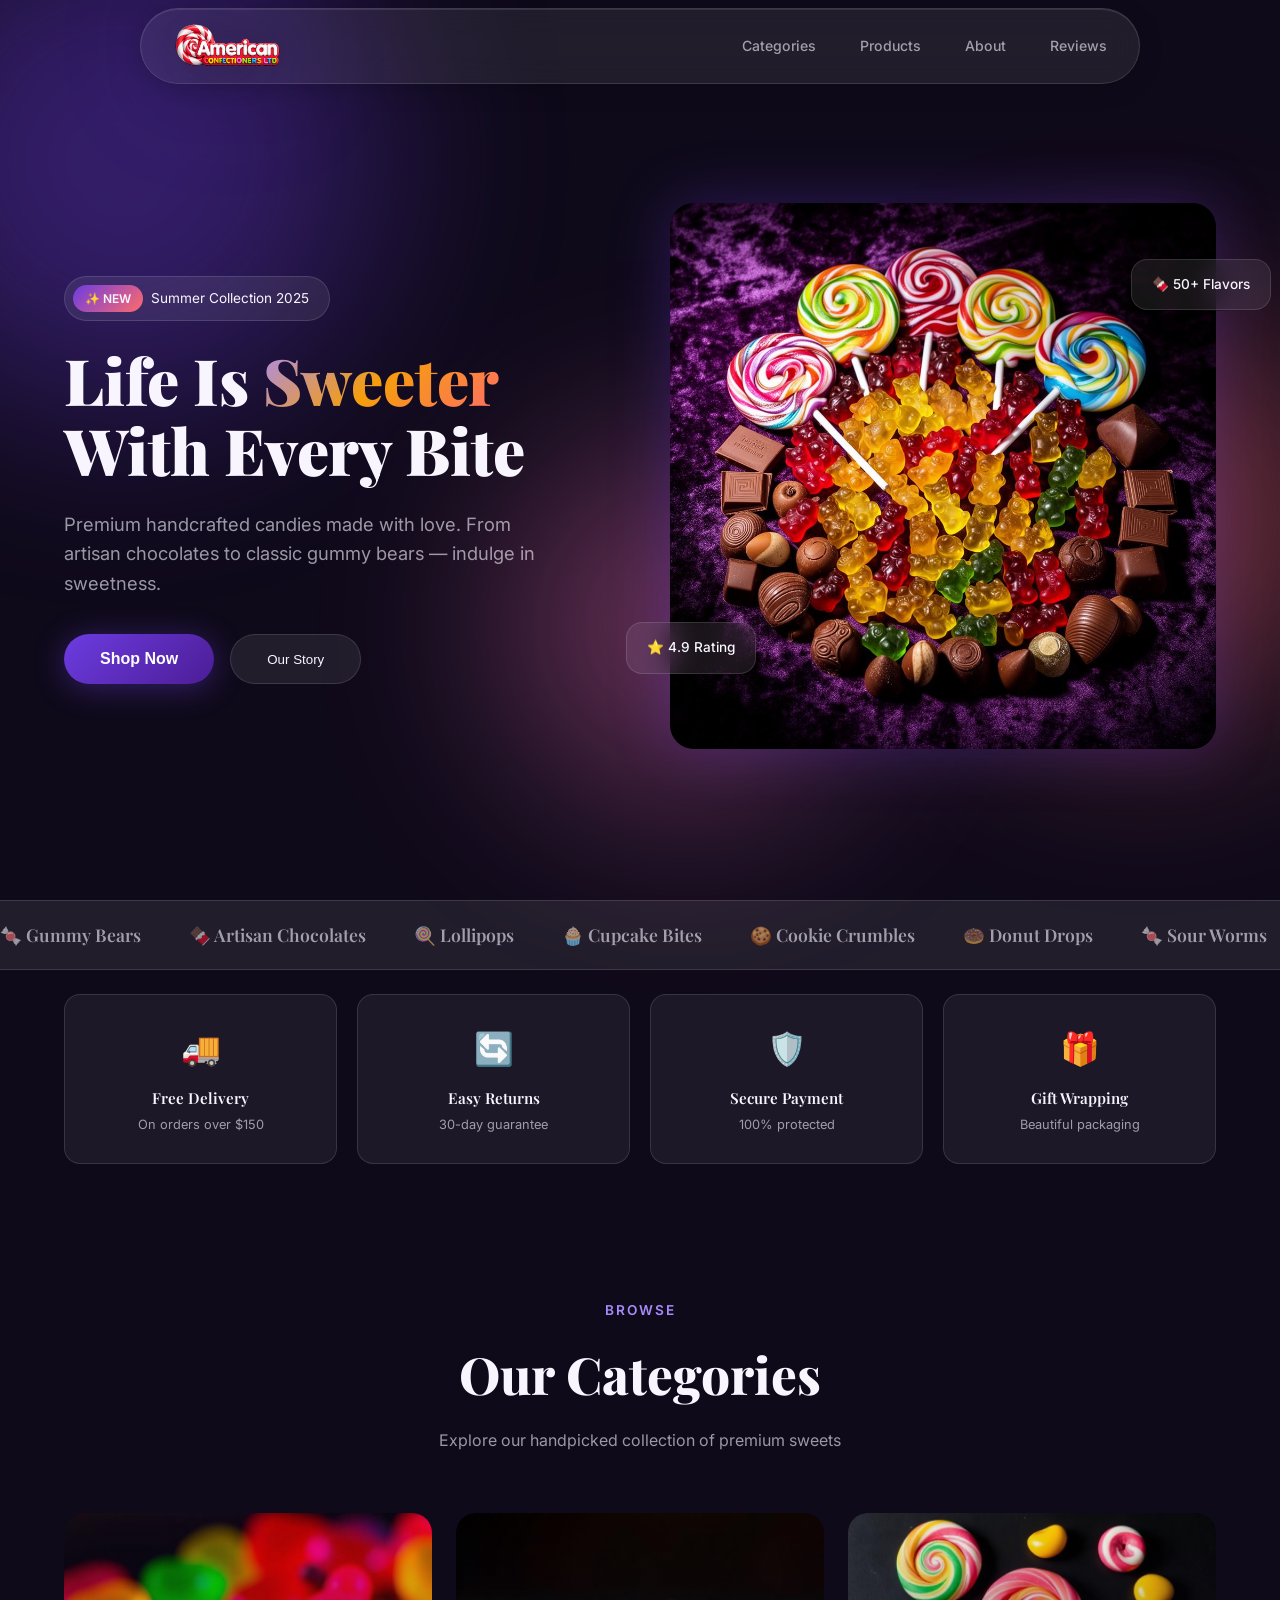
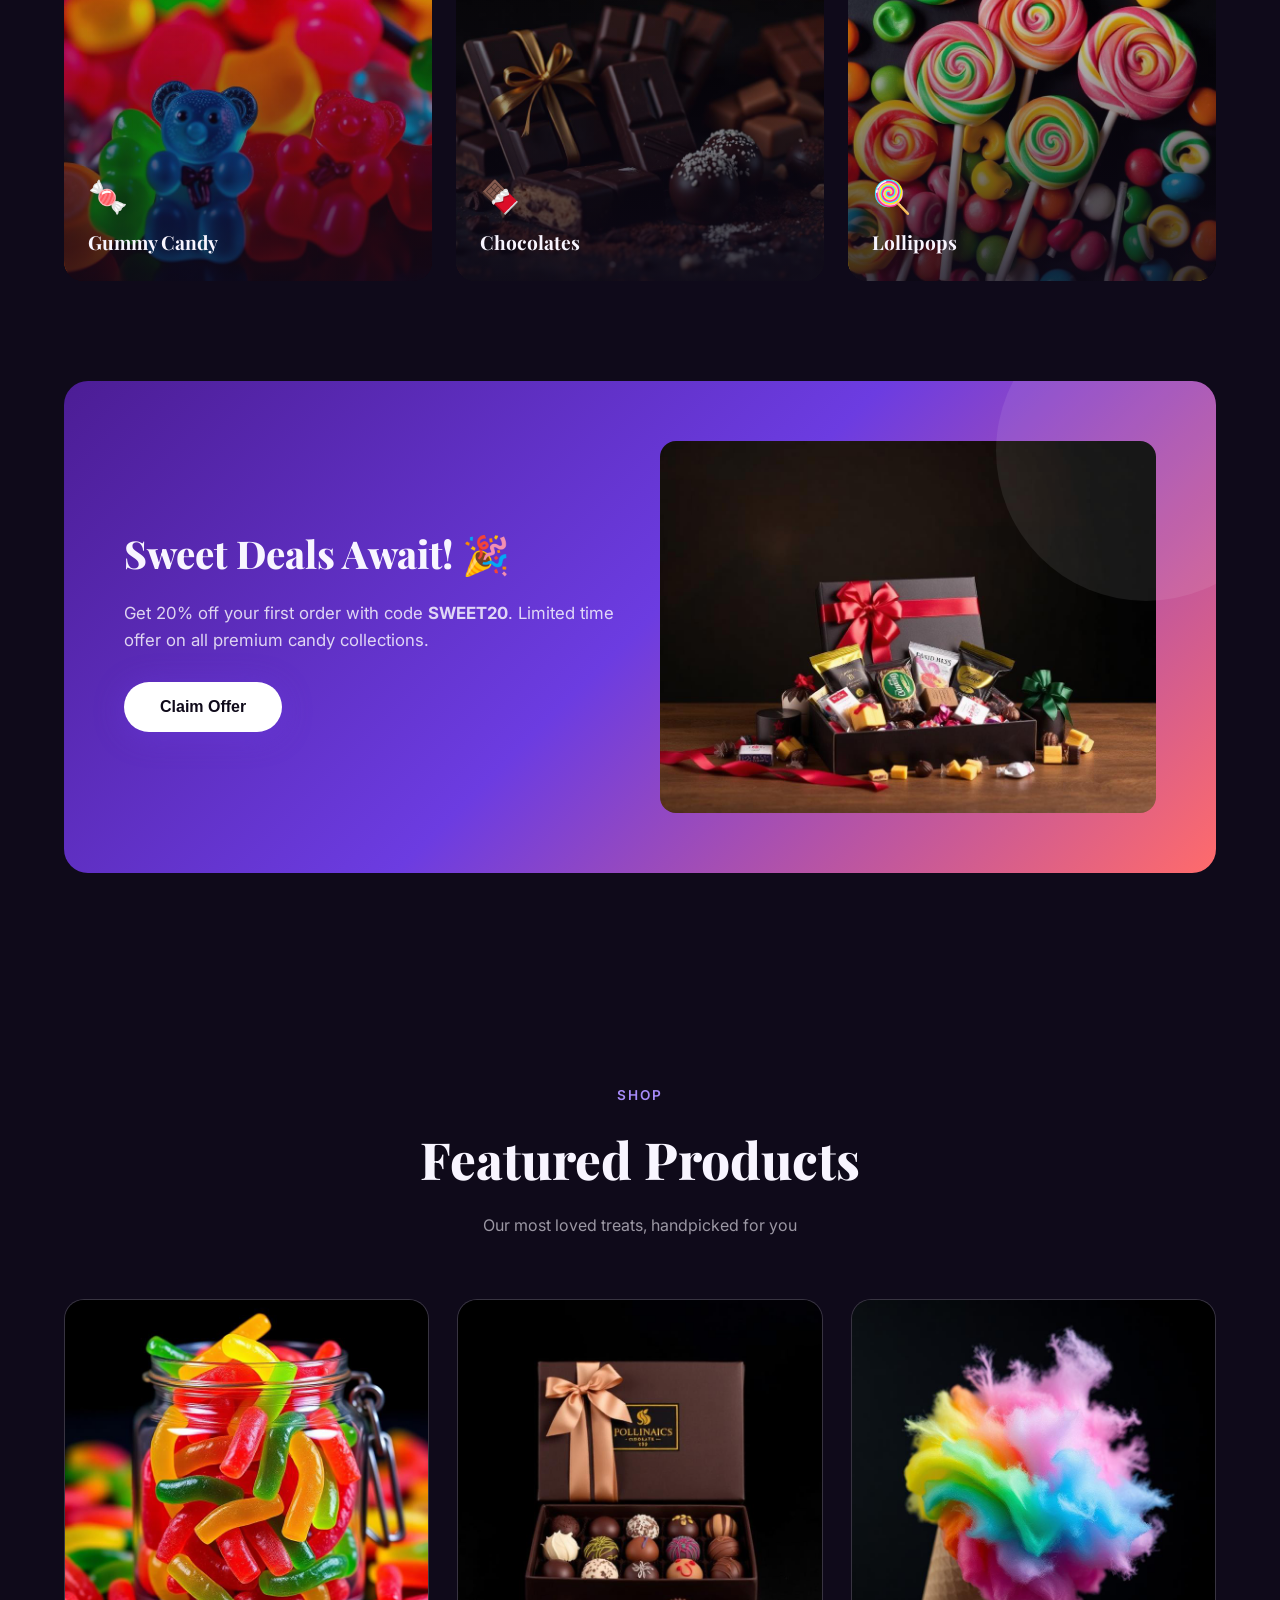
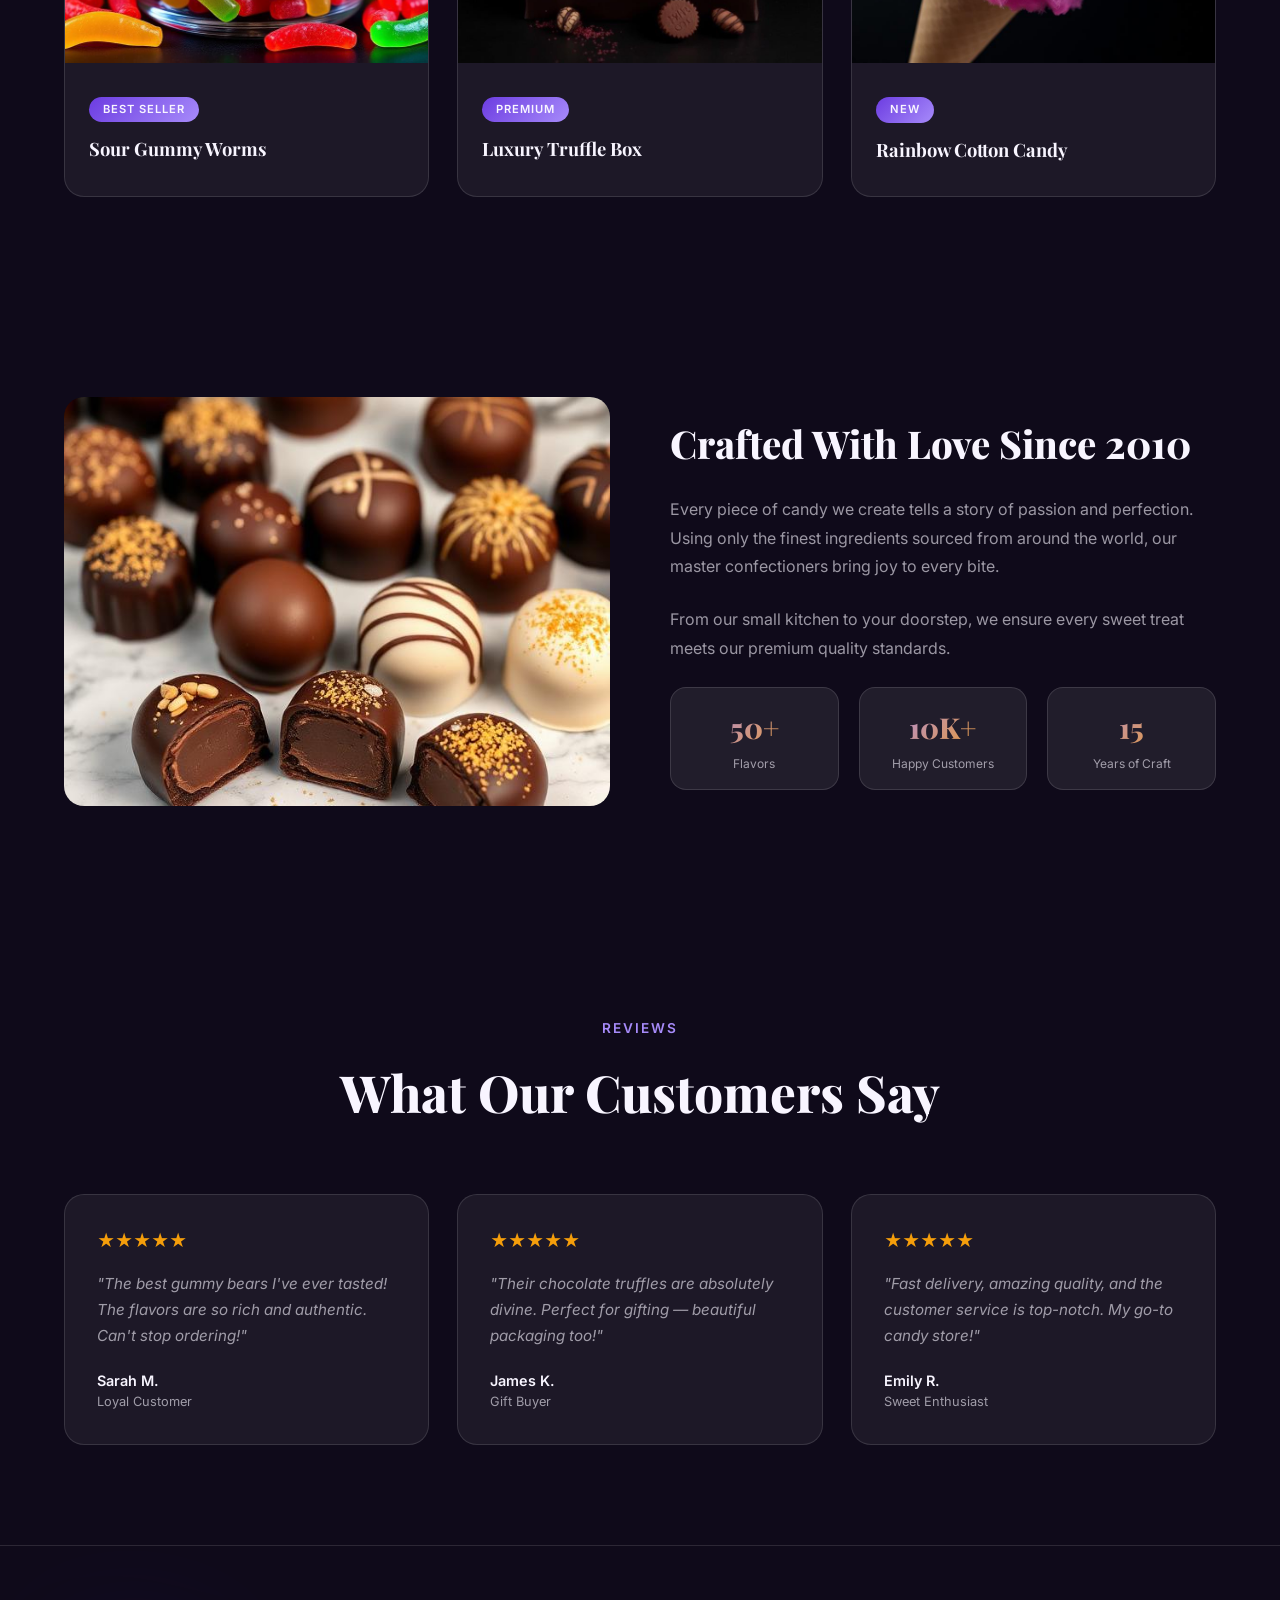
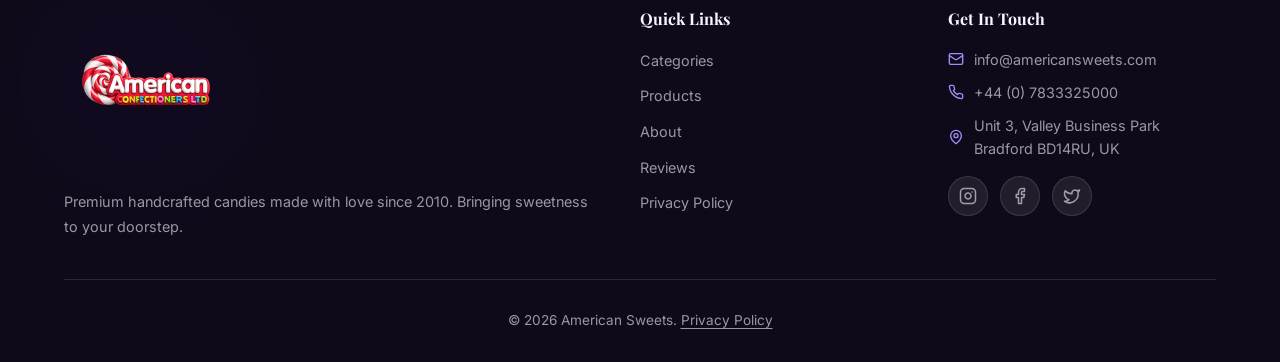
==== commit 09ed7325: "Add privacy policy page and site links for app store compliance Made-with: Cursor" ====
--- a/index.html
+++ b/index.html
@@ -21,7 +21,7 @@
 <nav id="navbar">
   <div class="container">
     <div class="nav-inner">
-      <a href="#" class="logo" aria-label="American Confectioners Ltd — Home">
+      <a href="index.html" class="logo" aria-label="American Confectioners Ltd — Home">
         <img src="assets/logo.png" alt="American Confectioners Ltd" class="logo-img" width="800" height="240">
       </a>
       <ul class="nav-links" id="navLinks">
@@ -175,7 +175,7 @@
   <div class="container">
     <div class="footer-grid">
       <div>
-        <a href="#" class="logo logo--footer" aria-label="American Confectioners Ltd — Home">
+        <a href="index.html" class="logo logo--footer" aria-label="American Confectioners Ltd — Home">
           <img src="assets/logo.png" alt="American Confectioners Ltd" class="logo-img" width="800" height="240">
         </a>
         <p style="color:var(--text-muted);font-size:0.9rem;line-height:1.7">Premium handcrafted candies made with love since 2010. Bringing sweetness to your doorstep.</p>
@@ -187,6 +187,7 @@
           <li><a href="#products">Products</a></li>
           <li><a href="#about">About</a></li>
           <li><a href="#reviews">Reviews</a></li>
+          <li><a href="privacy.html">Privacy Policy</a></li>
         </ul>
       </div>
       <div>
@@ -210,7 +211,7 @@
         </div>
       </div>
     </div>
-    <div class="footer-bottom">© 2025 American Sweets. All rights reserved.</div>
+    <div class="footer-bottom">© 2026 American Sweets. <a href="privacy.html">Privacy Policy</a></div>
   </div>
 </footer>
 
--- a/style.css
+++ b/style.css
@@ -171,3 +171,21 @@
 .contact-item{display:flex;align-items:center;gap:10px;color:var(--text-muted);font-size:0.9rem;margin-bottom:10px}
 .contact-item svg{width:16px;height:16px;color:var(--primary-light);flex-shrink:0}
 @media(max-width:768px){.footer-grid{grid-template-columns:1fr}}
+
+/* Legal pages (Privacy Policy, etc.) */
+.legal-page{padding:120px 0 80px;min-height:60vh}
+.legal-page__header{text-align:center;margin-bottom:48px}
+.legal-page__header h1{font-size:clamp(2rem,4vw,3rem);font-weight:800;margin-top:8px}
+.legal-page__meta{color:var(--text-muted);font-size:0.9rem;margin-top:12px}
+.legal-page__body{max-width:760px;margin:0 auto;background:var(--bg-card);border:1px solid var(--glass-border);border-radius:var(--radius);padding:40px 36px}
+.legal-page__body h2{font-size:1.35rem;font-weight:700;margin:2rem 0 12px}
+.legal-page__body h2:first-of-type{margin-top:0}
+.legal-page__body h3{font-size:1.05rem;font-weight:600;margin:1.25rem 0 8px;font-family:'Inter',sans-serif}
+.legal-page__body p,.legal-page__body li{color:var(--text-muted);font-size:0.95rem;line-height:1.75;margin-bottom:14px}
+.legal-page__body ul{margin:0 0 16px 1.1rem;padding:0}
+.legal-page__body li{margin-bottom:8px}
+.legal-page__body a{color:var(--primary-light);text-decoration:underline;text-underline-offset:3px}
+.legal-page__body a:hover{color:var(--text)}
+.footer-bottom a{color:var(--text-muted);text-decoration:underline;text-underline-offset:3px}
+.footer-bottom a:hover{color:var(--text)}
+@media(max-width:768px){.legal-page__body{padding:28px 20px}}
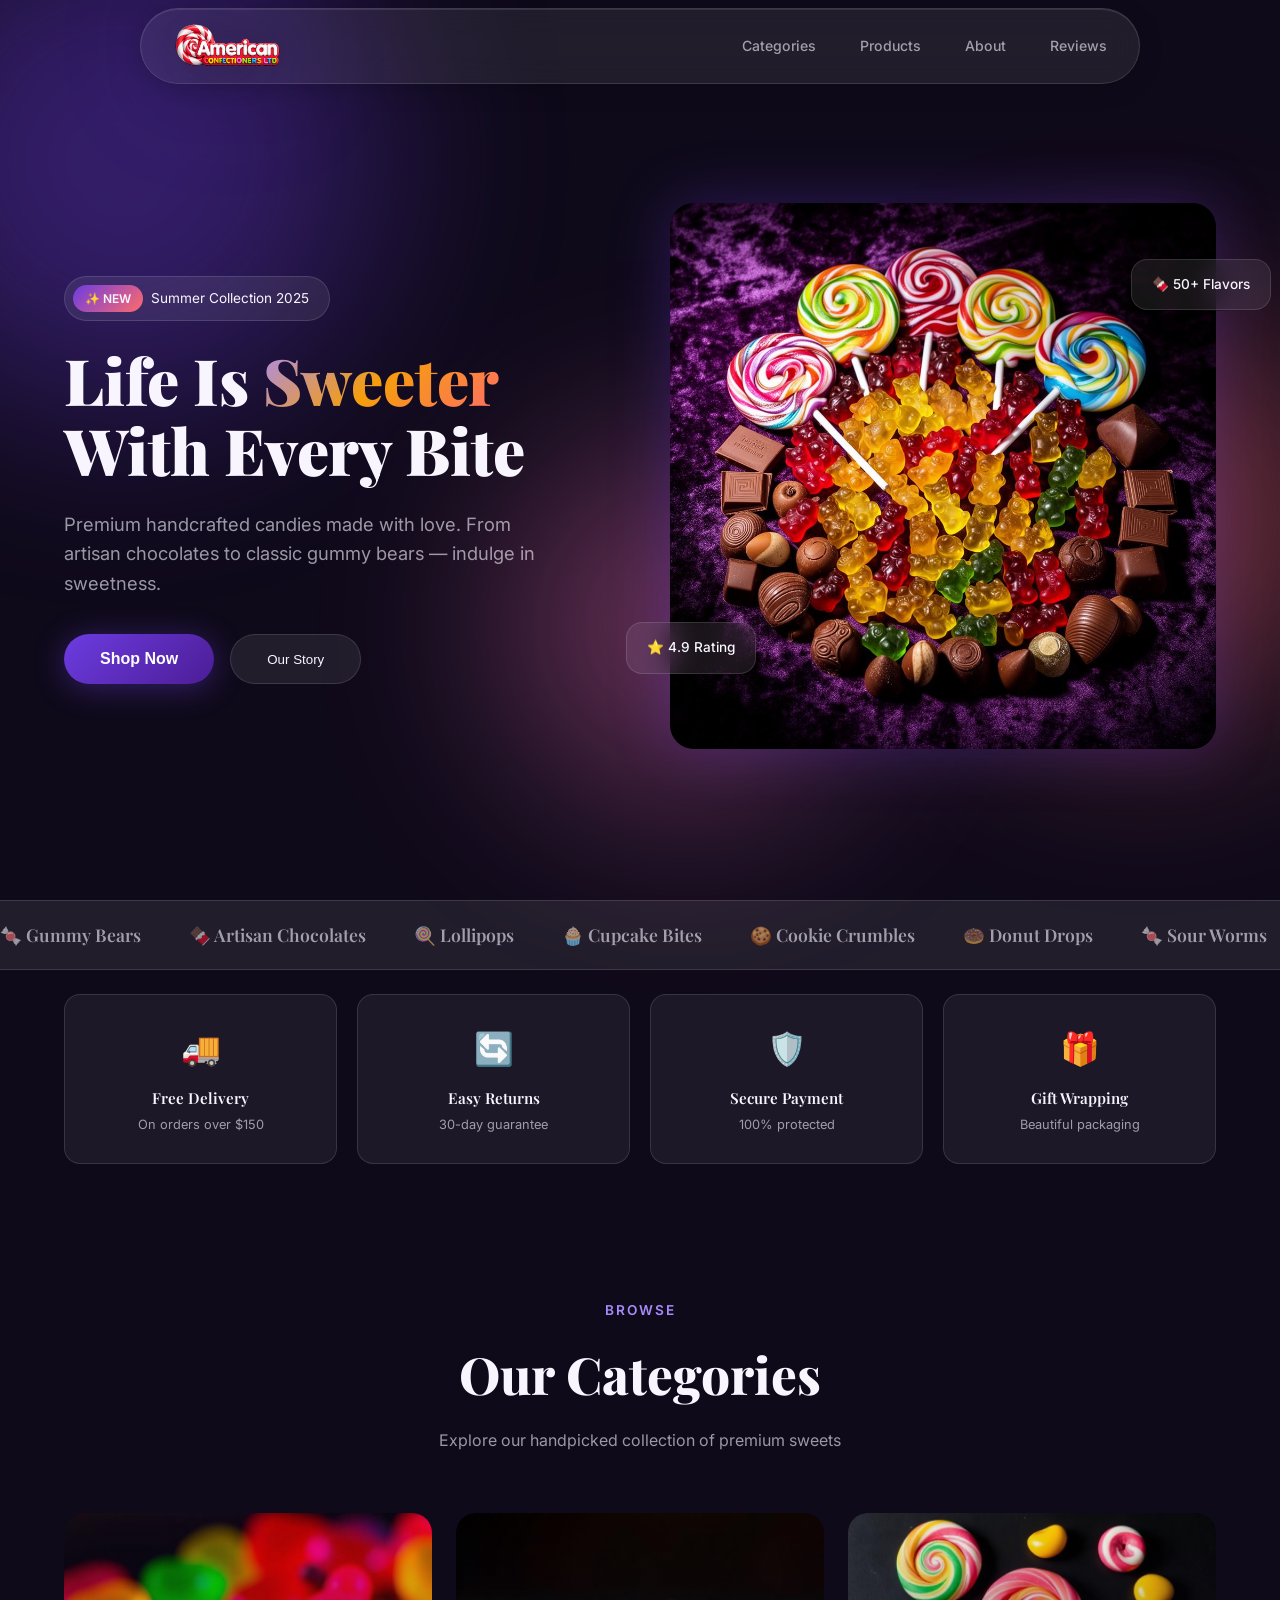
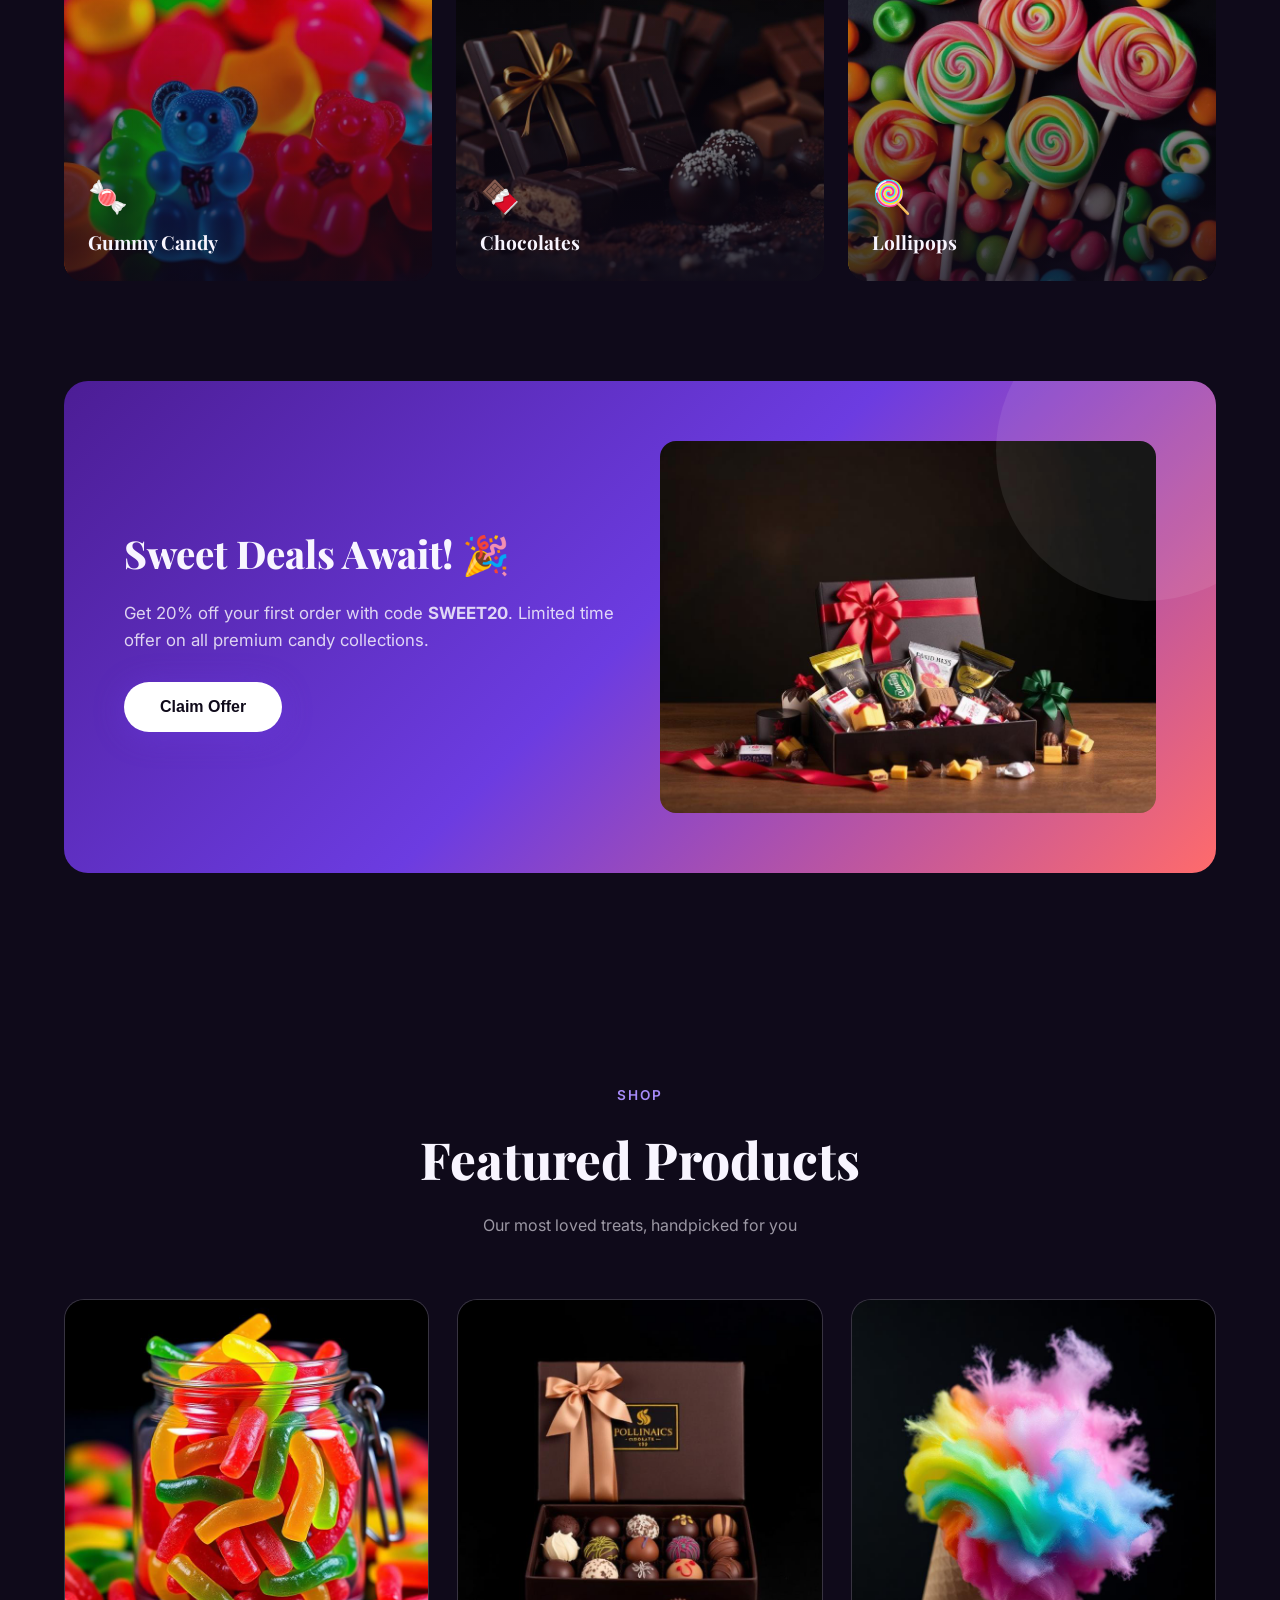
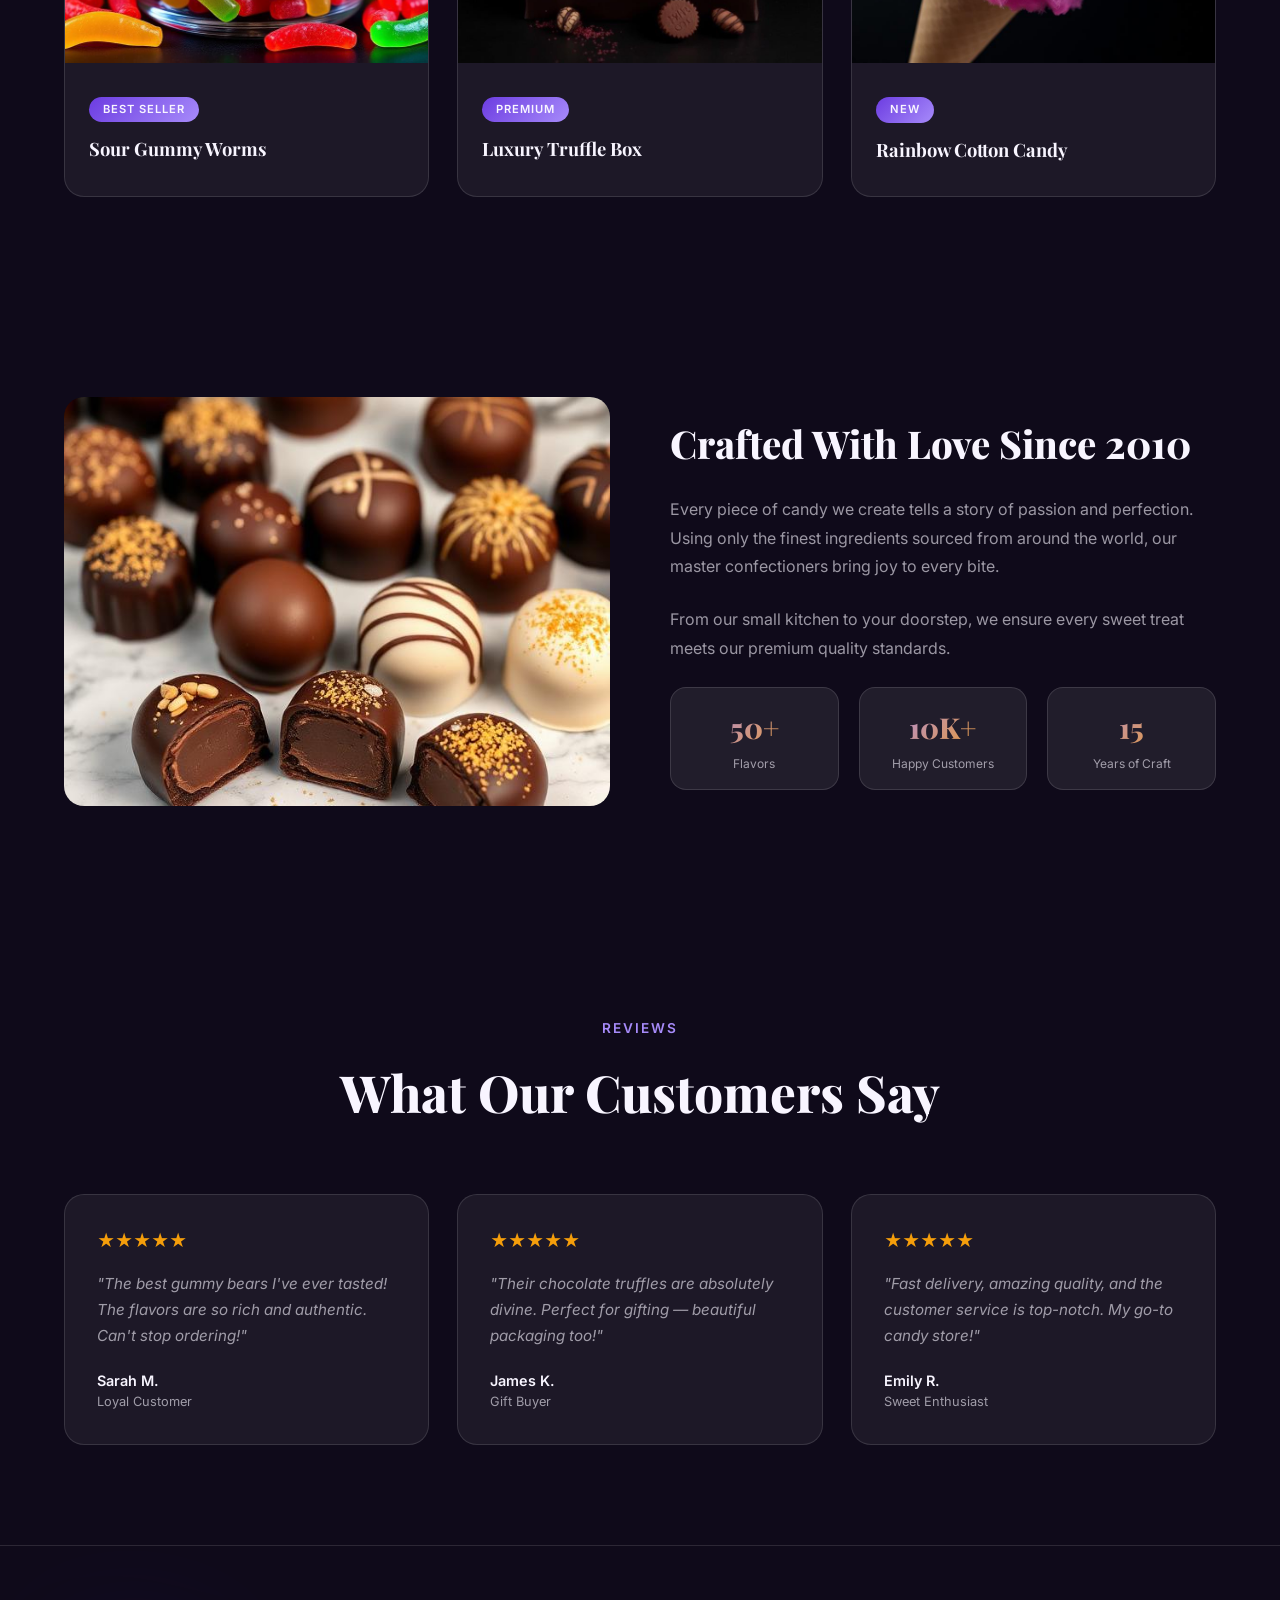
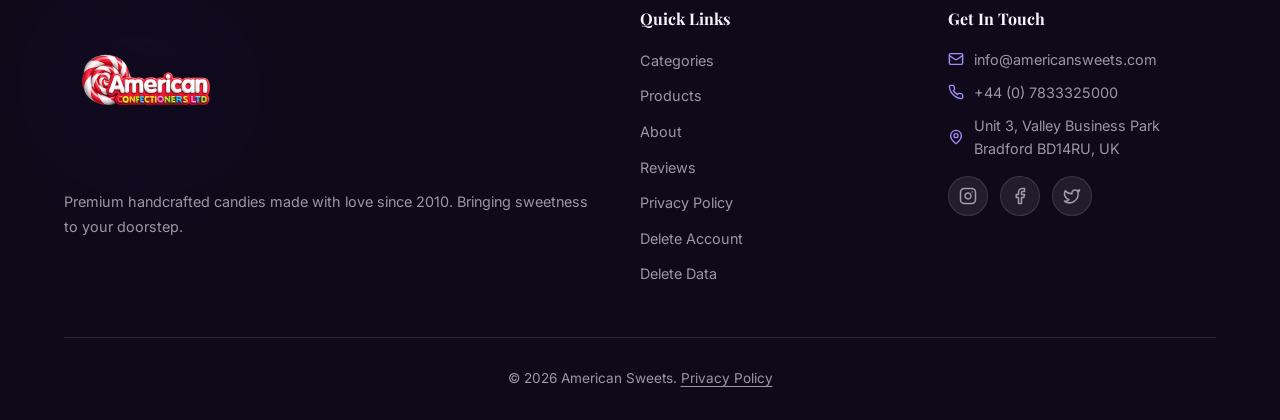
==== commit e0a763c7: "Add delete account and delete data legal pages Made-with: Cursor" ====
--- a/index.html
+++ b/index.html
@@ -188,6 +188,8 @@
           <li><a href="#about">About</a></li>
           <li><a href="#reviews">Reviews</a></li>
           <li><a href="privacy.html">Privacy Policy</a></li>
+          <li><a href="delete-account.html">Delete Account</a></li>
+          <li><a href="delete-data.html">Delete Data</a></li>
         </ul>
       </div>
       <div>
--- a/style.css
+++ b/style.css
@@ -183,6 +183,7 @@
 .legal-page__body h3{font-size:1.05rem;font-weight:600;margin:1.25rem 0 8px;font-family:'Inter',sans-serif}
 .legal-page__body p,.legal-page__body li{color:var(--text-muted);font-size:0.95rem;line-height:1.75;margin-bottom:14px}
 .legal-page__body ul{margin:0 0 16px 1.1rem;padding:0}
+.legal-page__body ol{margin:0 0 16px 1.25rem;padding:0}
 .legal-page__body li{margin-bottom:8px}
 .legal-page__body a{color:var(--primary-light);text-decoration:underline;text-underline-offset:3px}
 .legal-page__body a:hover{color:var(--text)}
